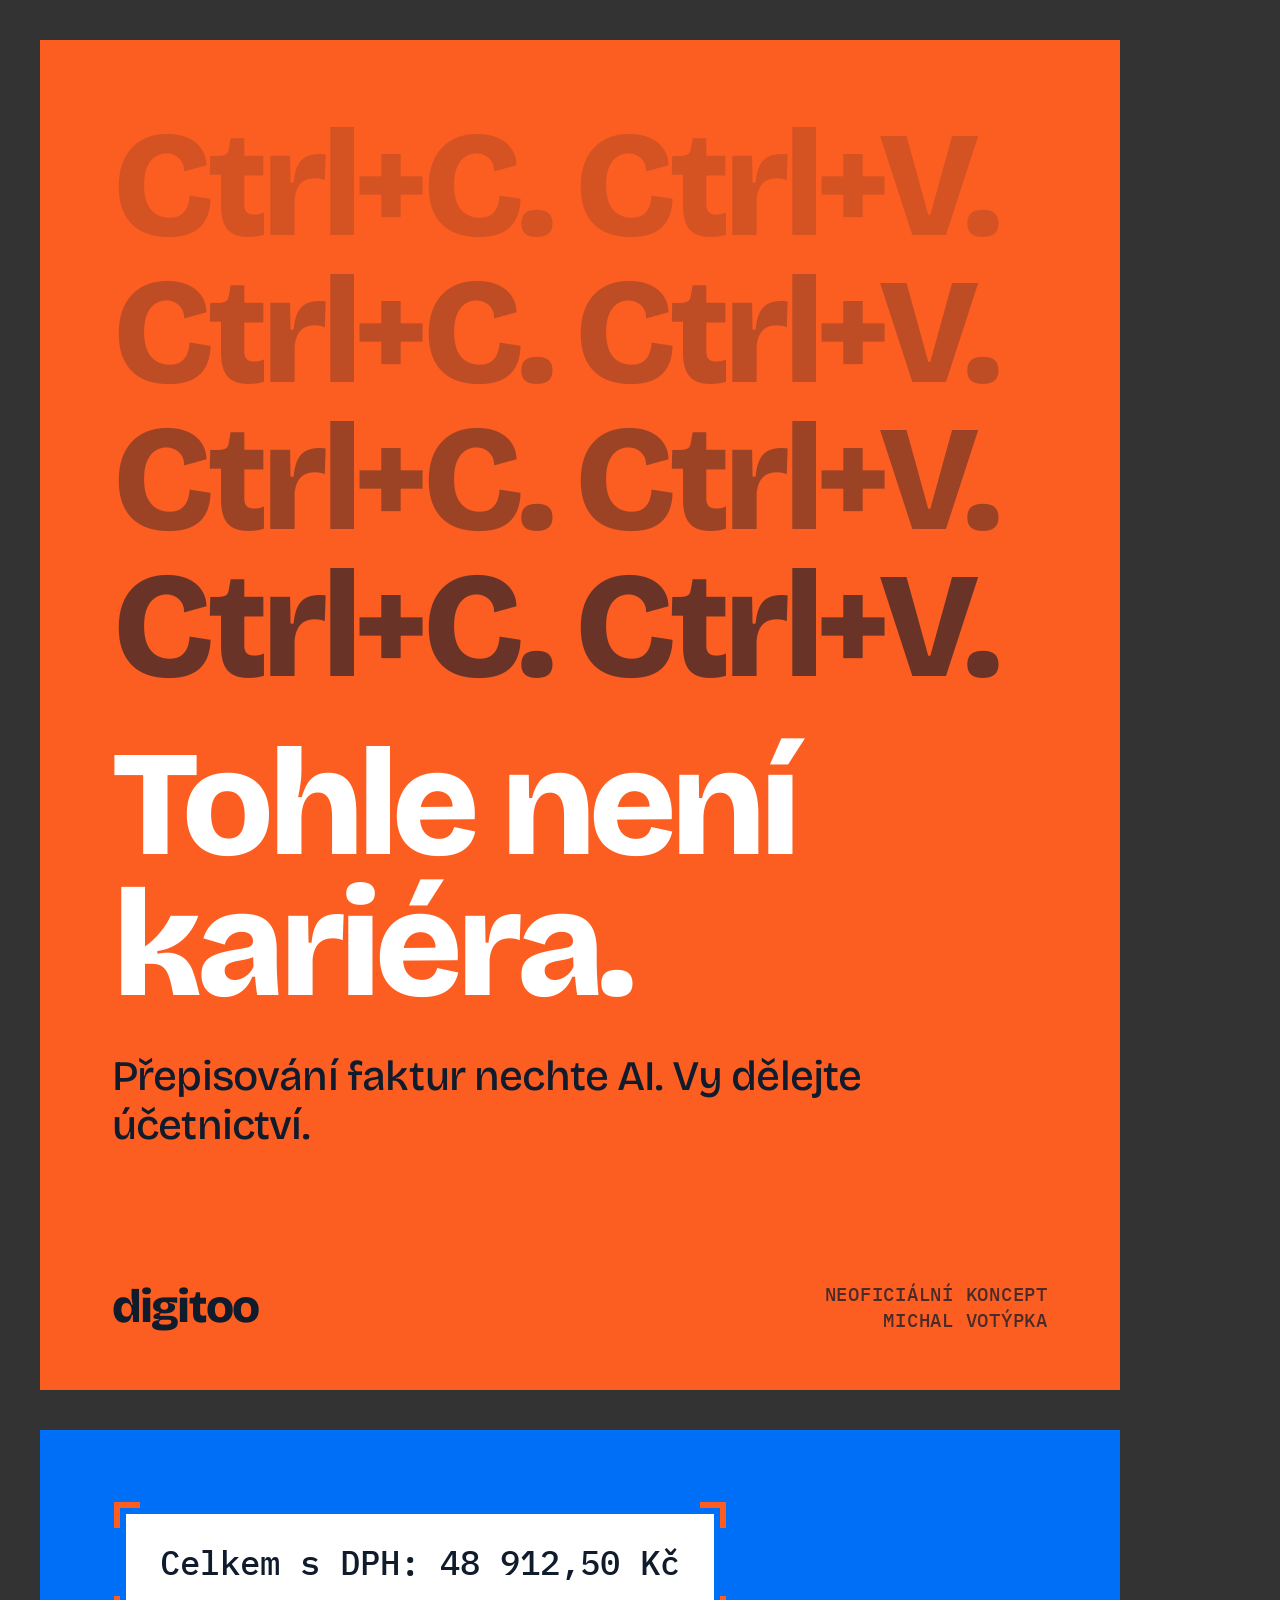
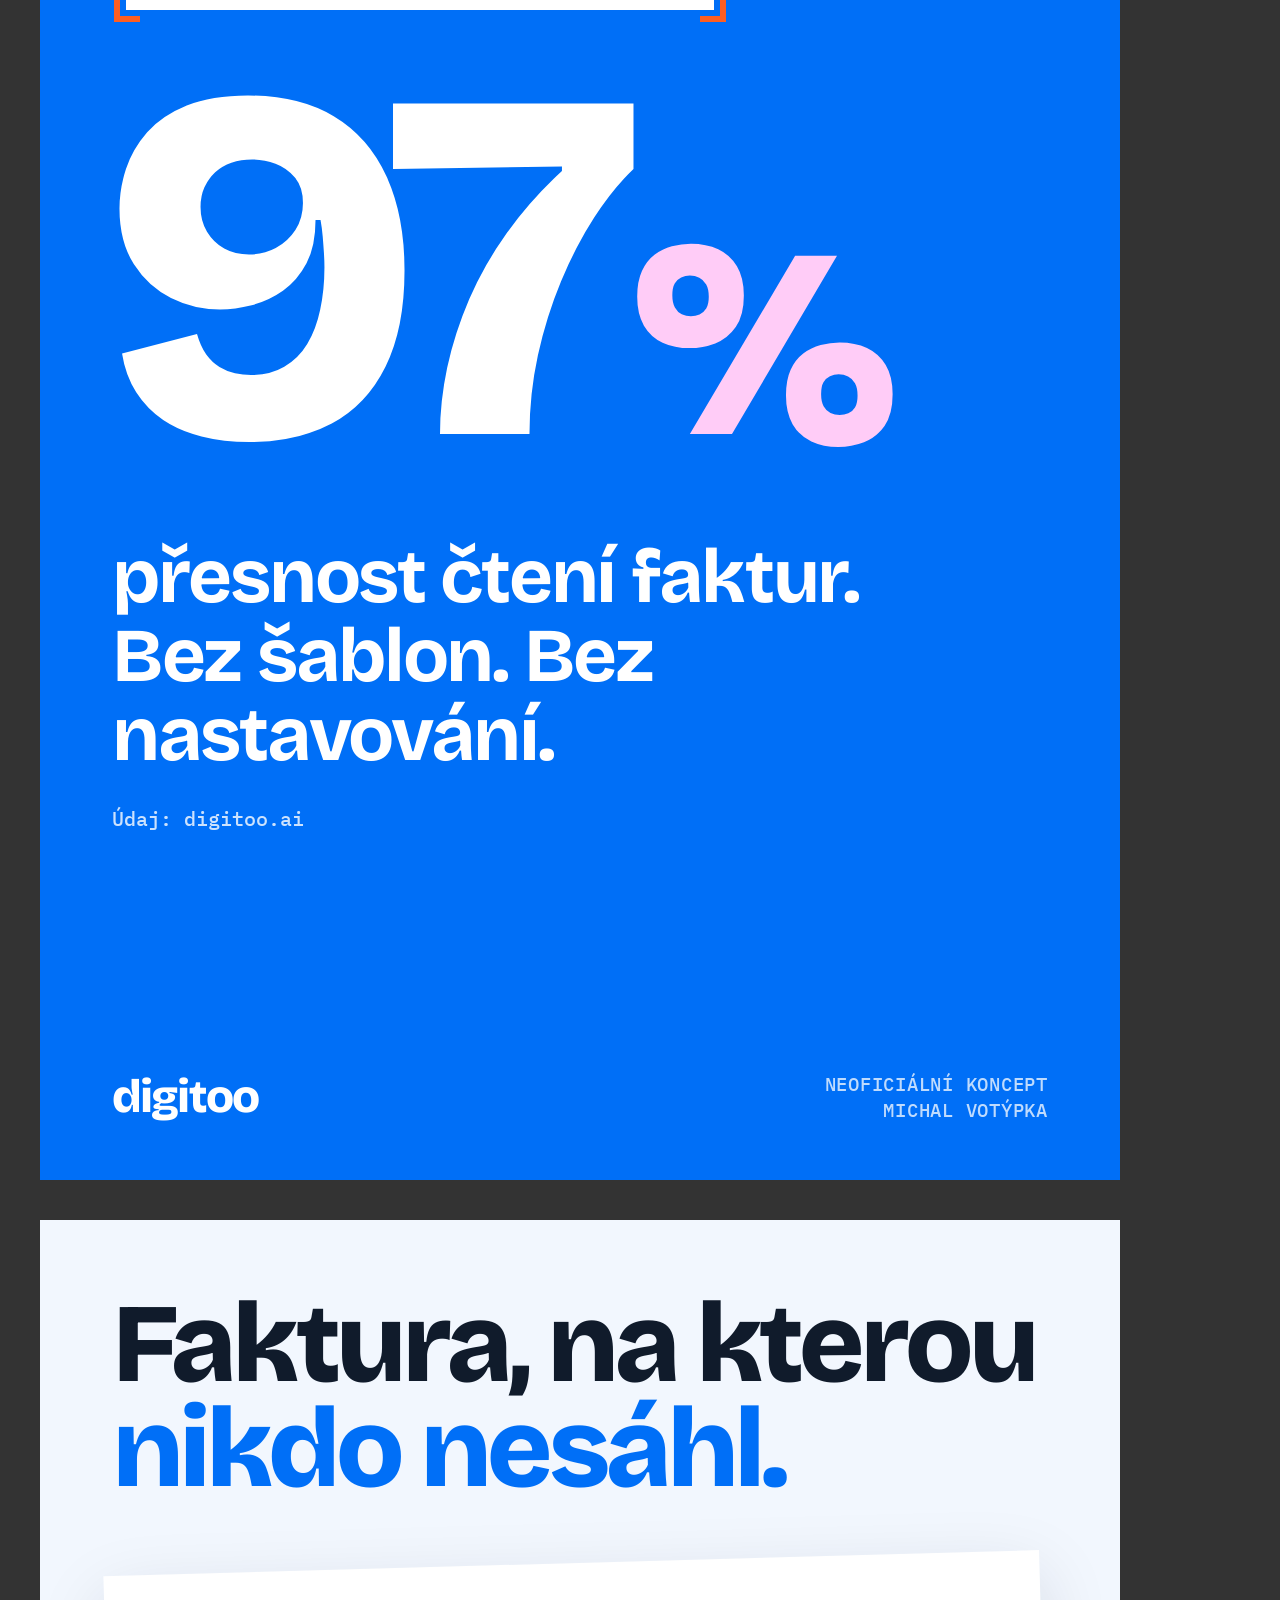
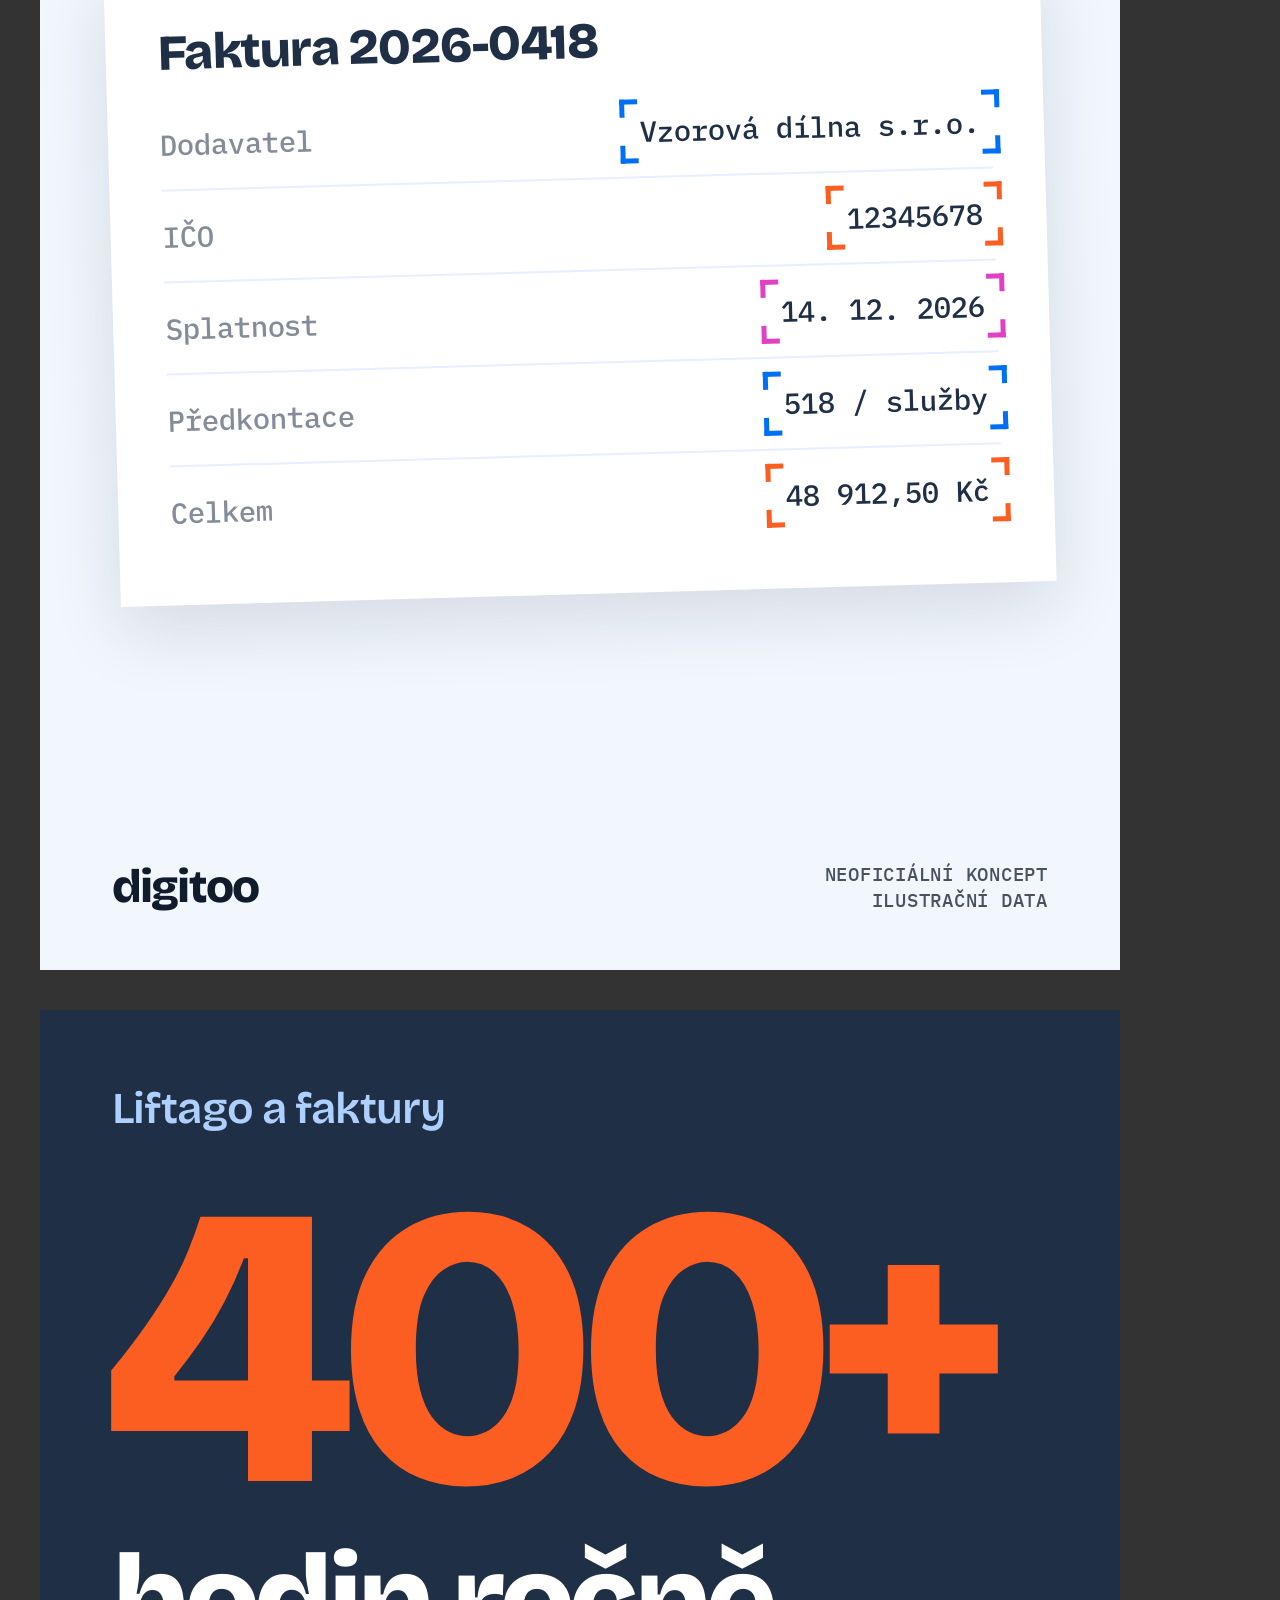
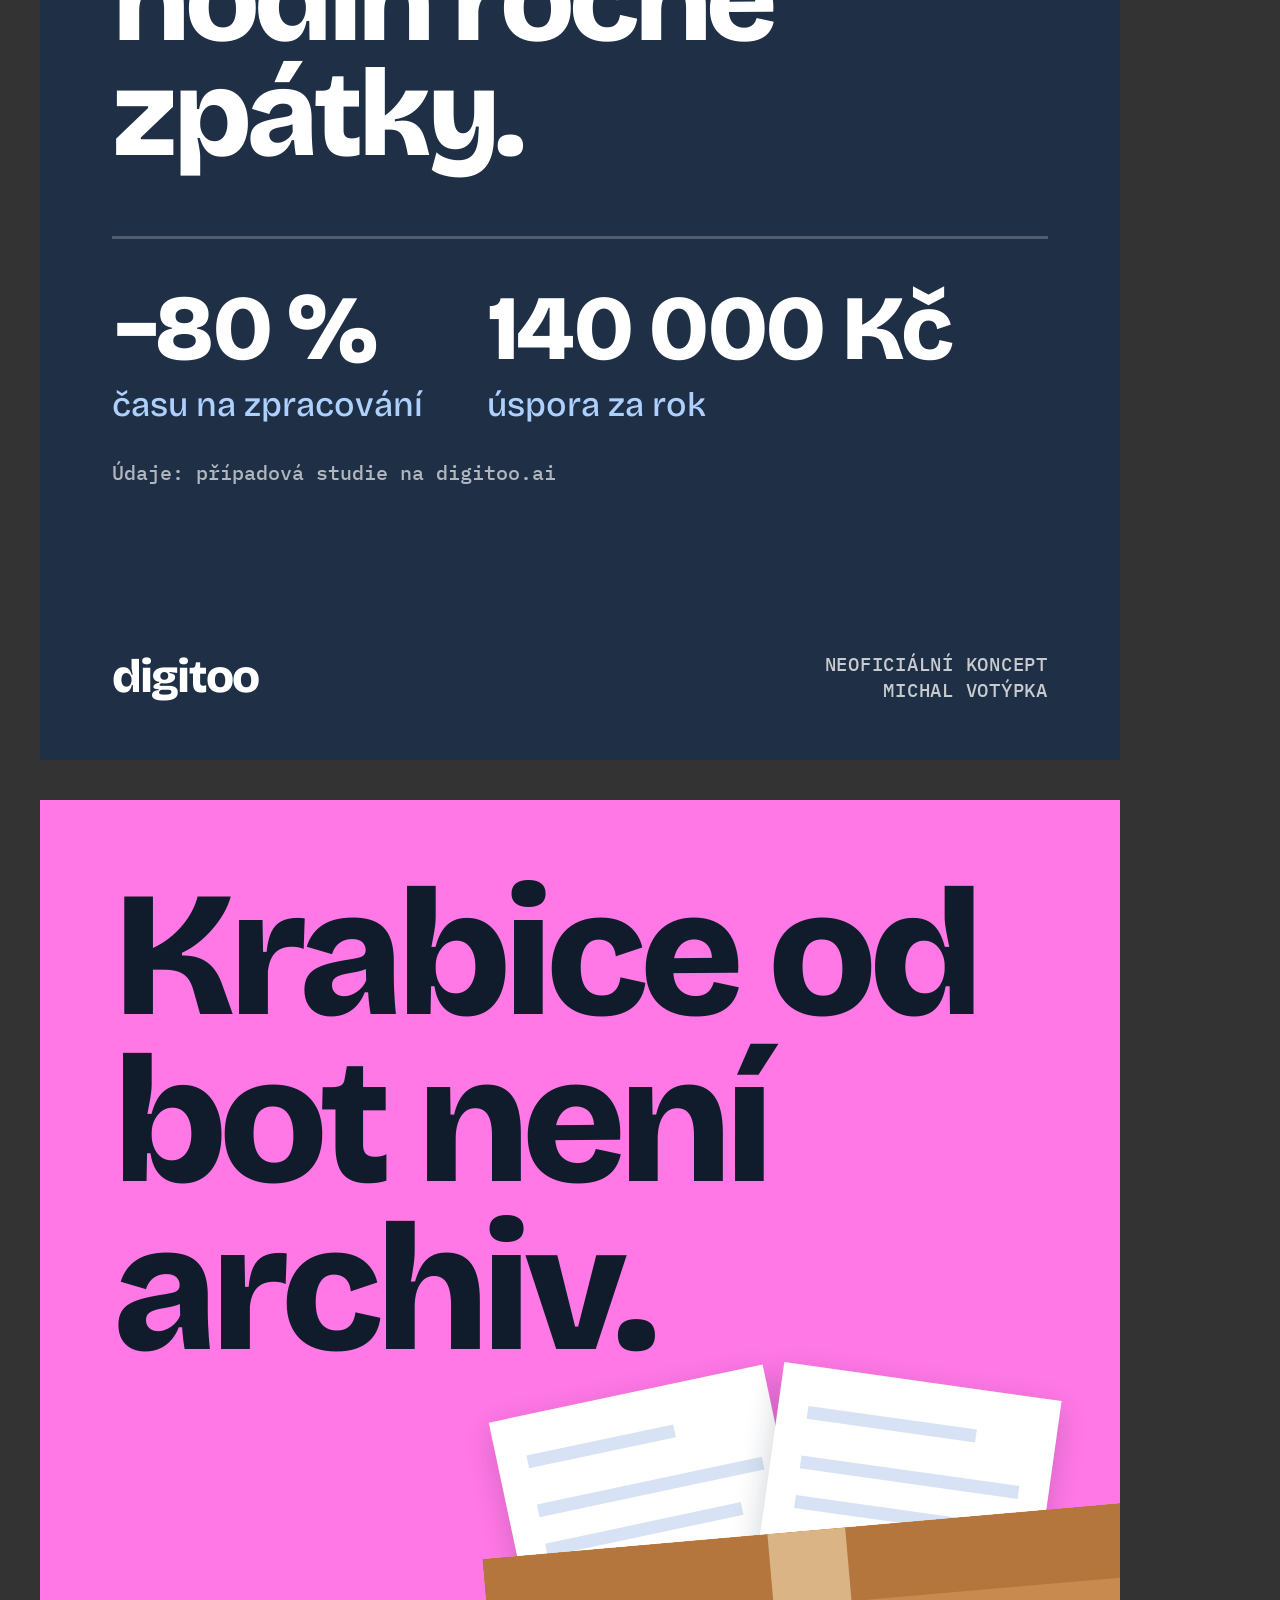
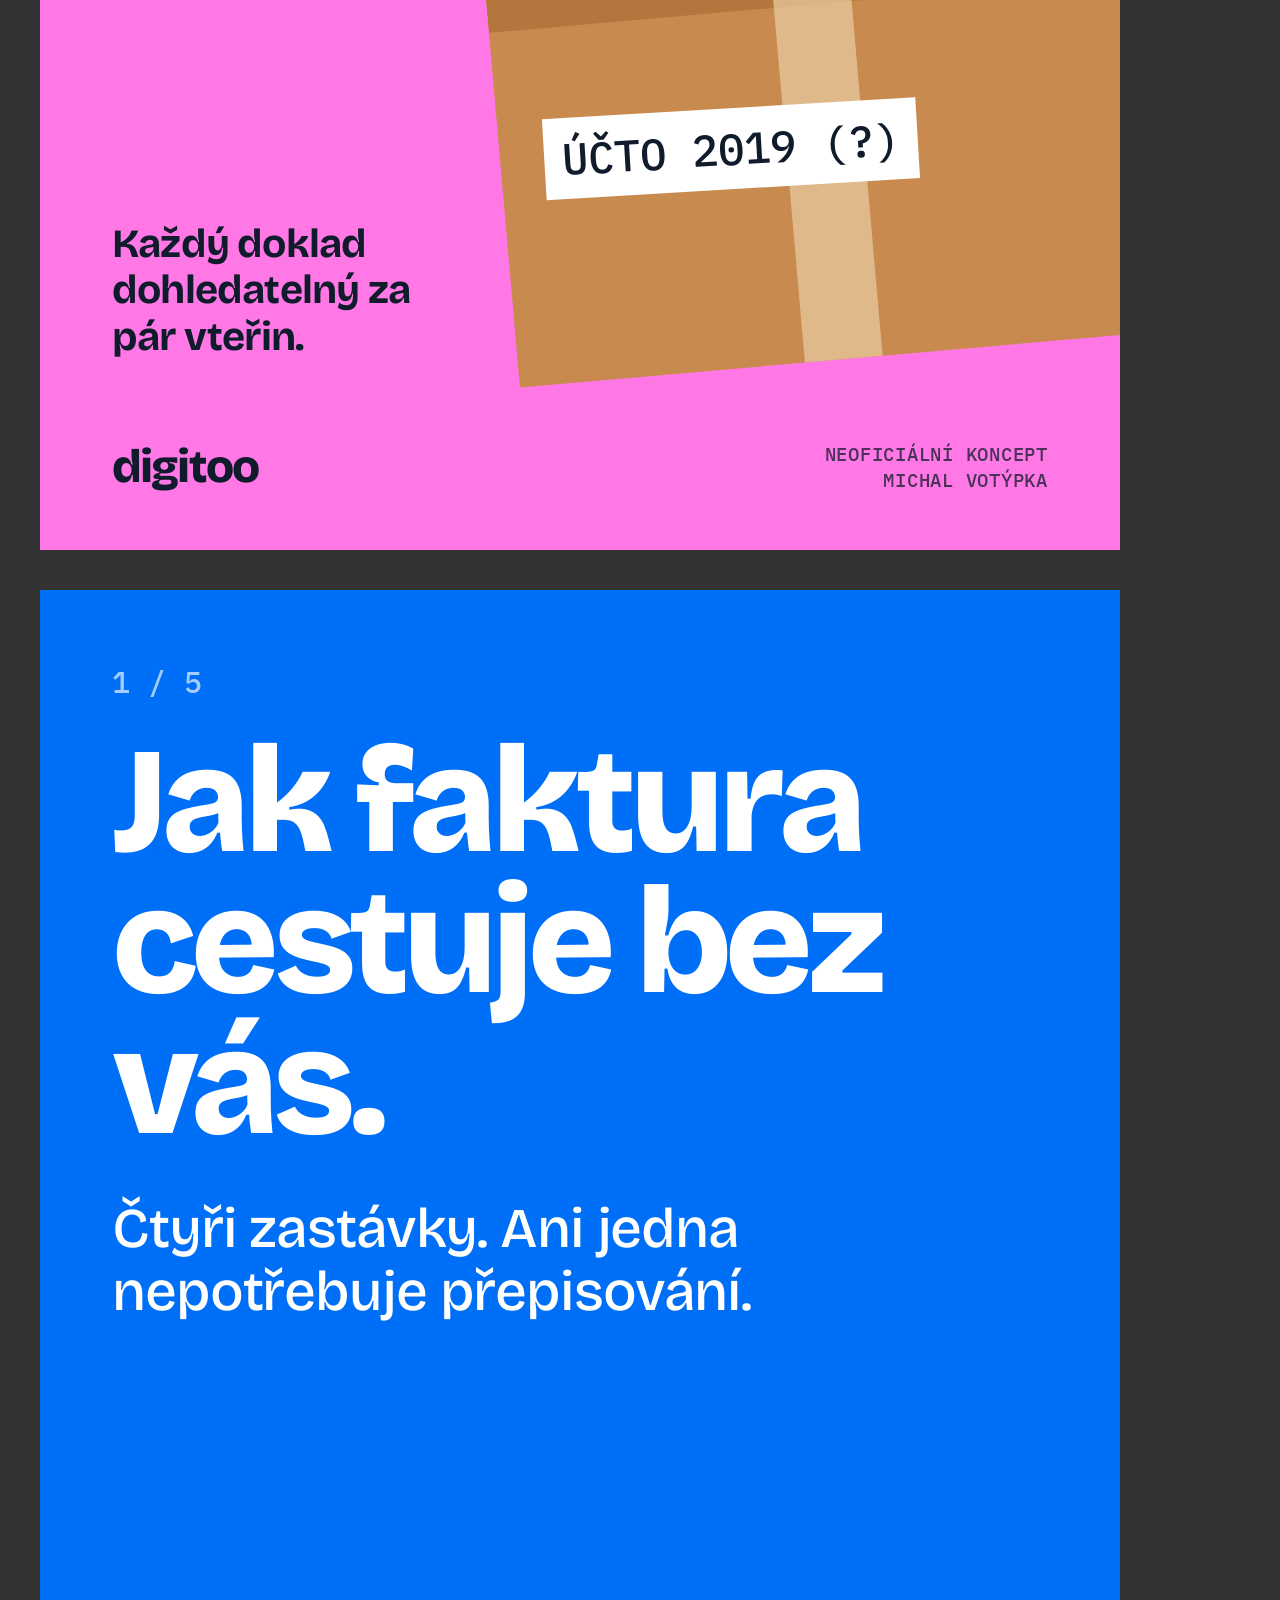
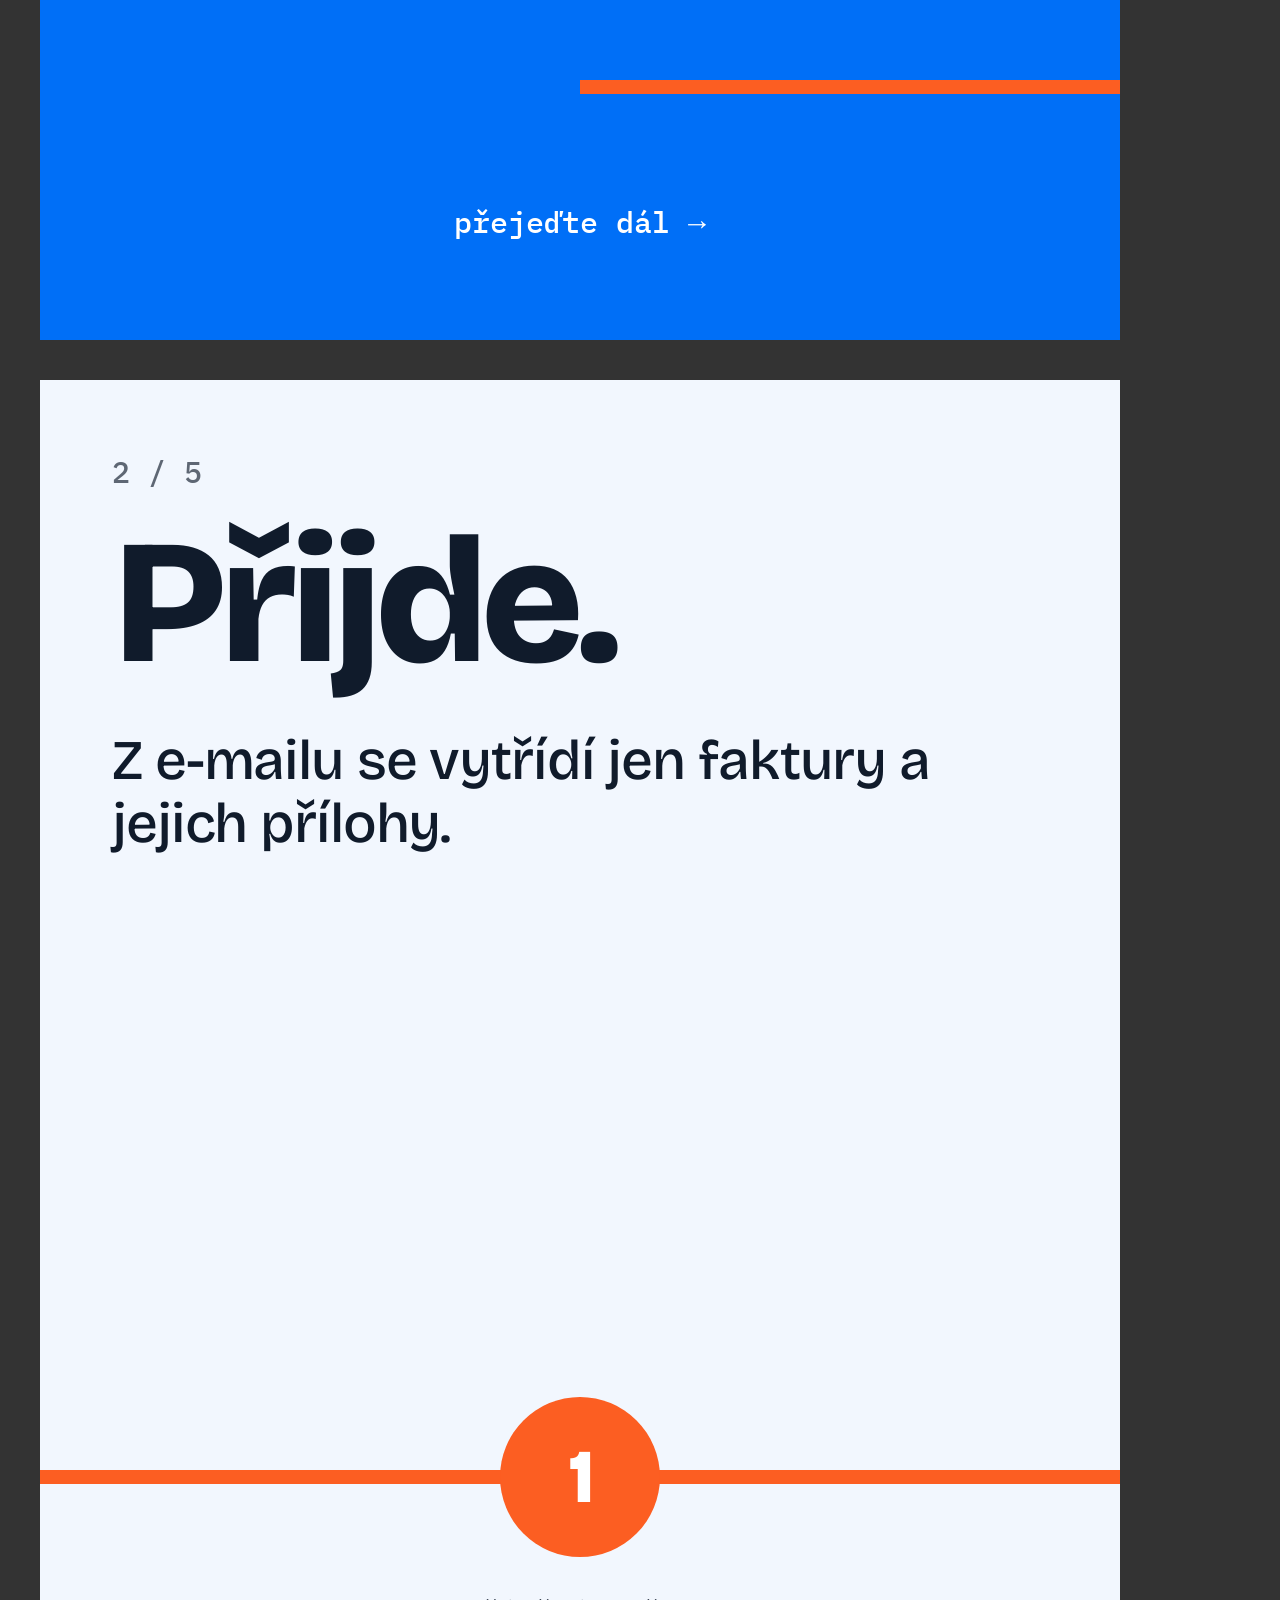
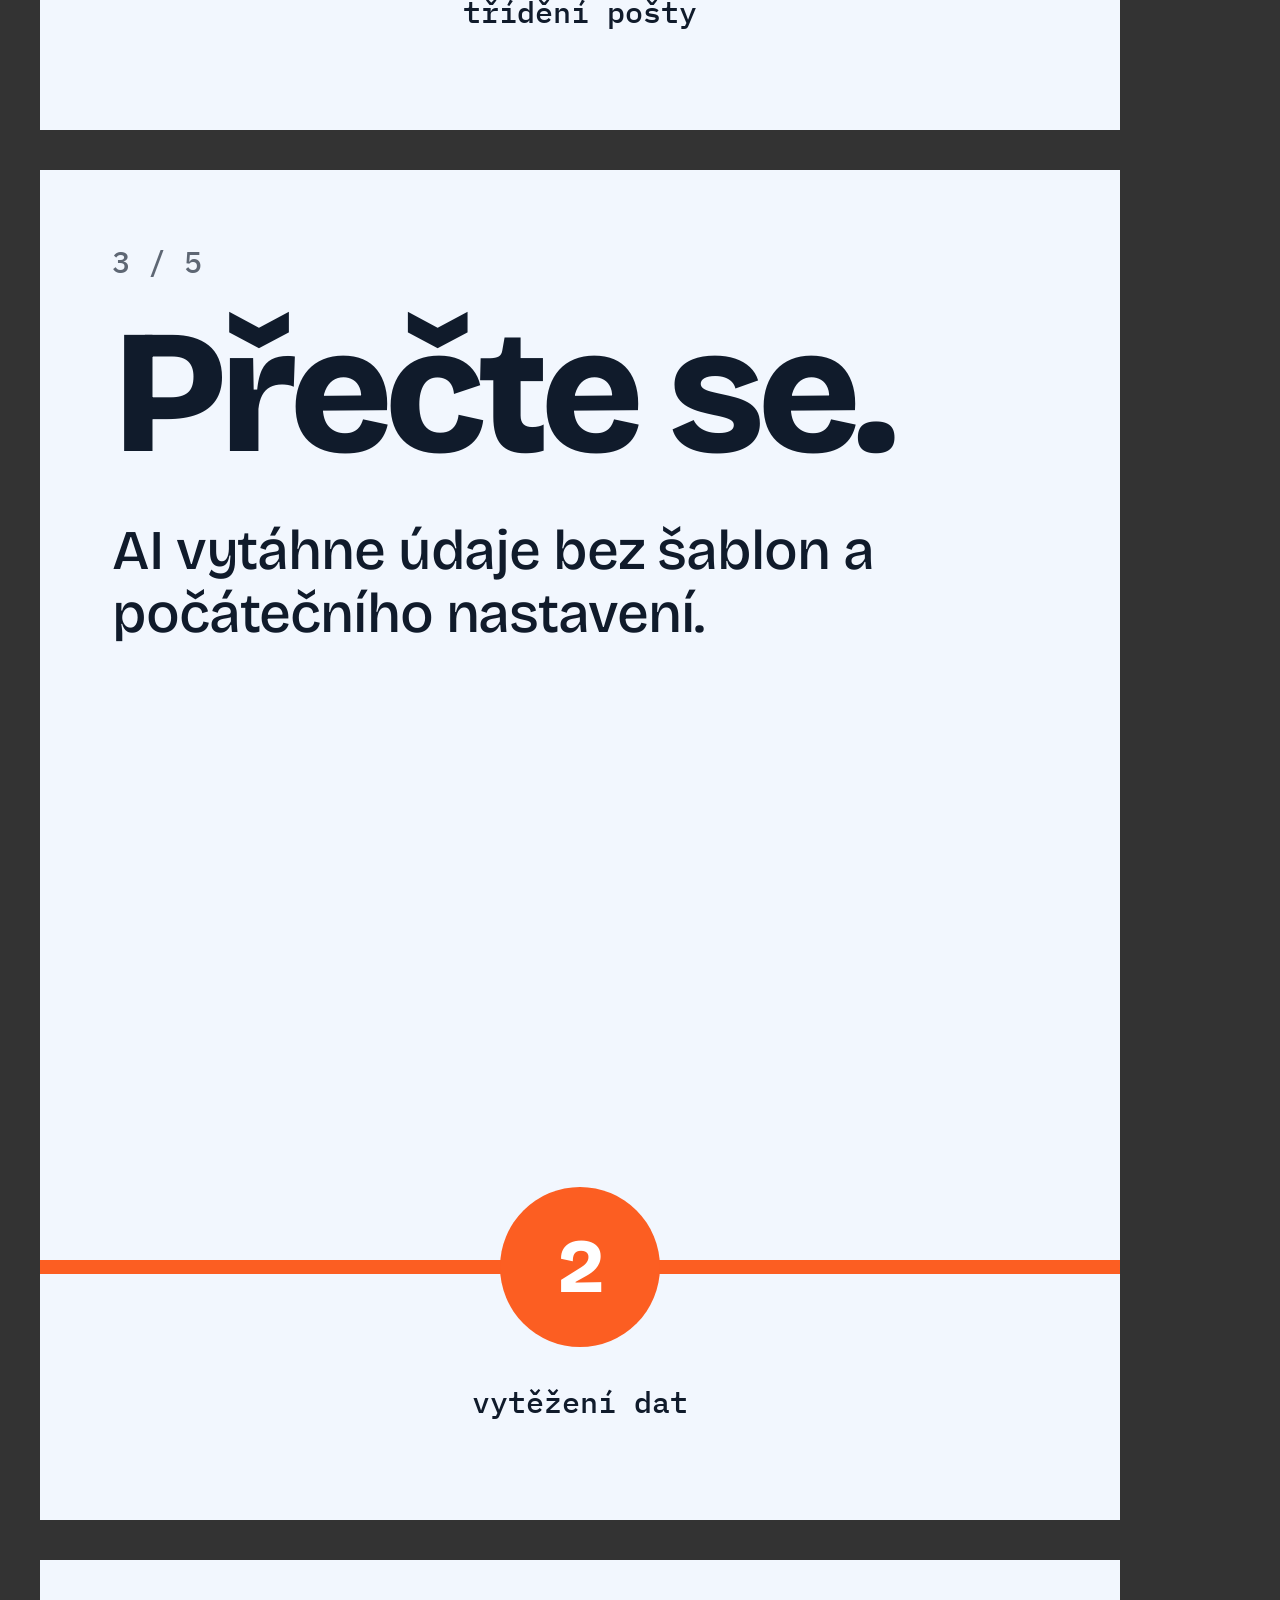
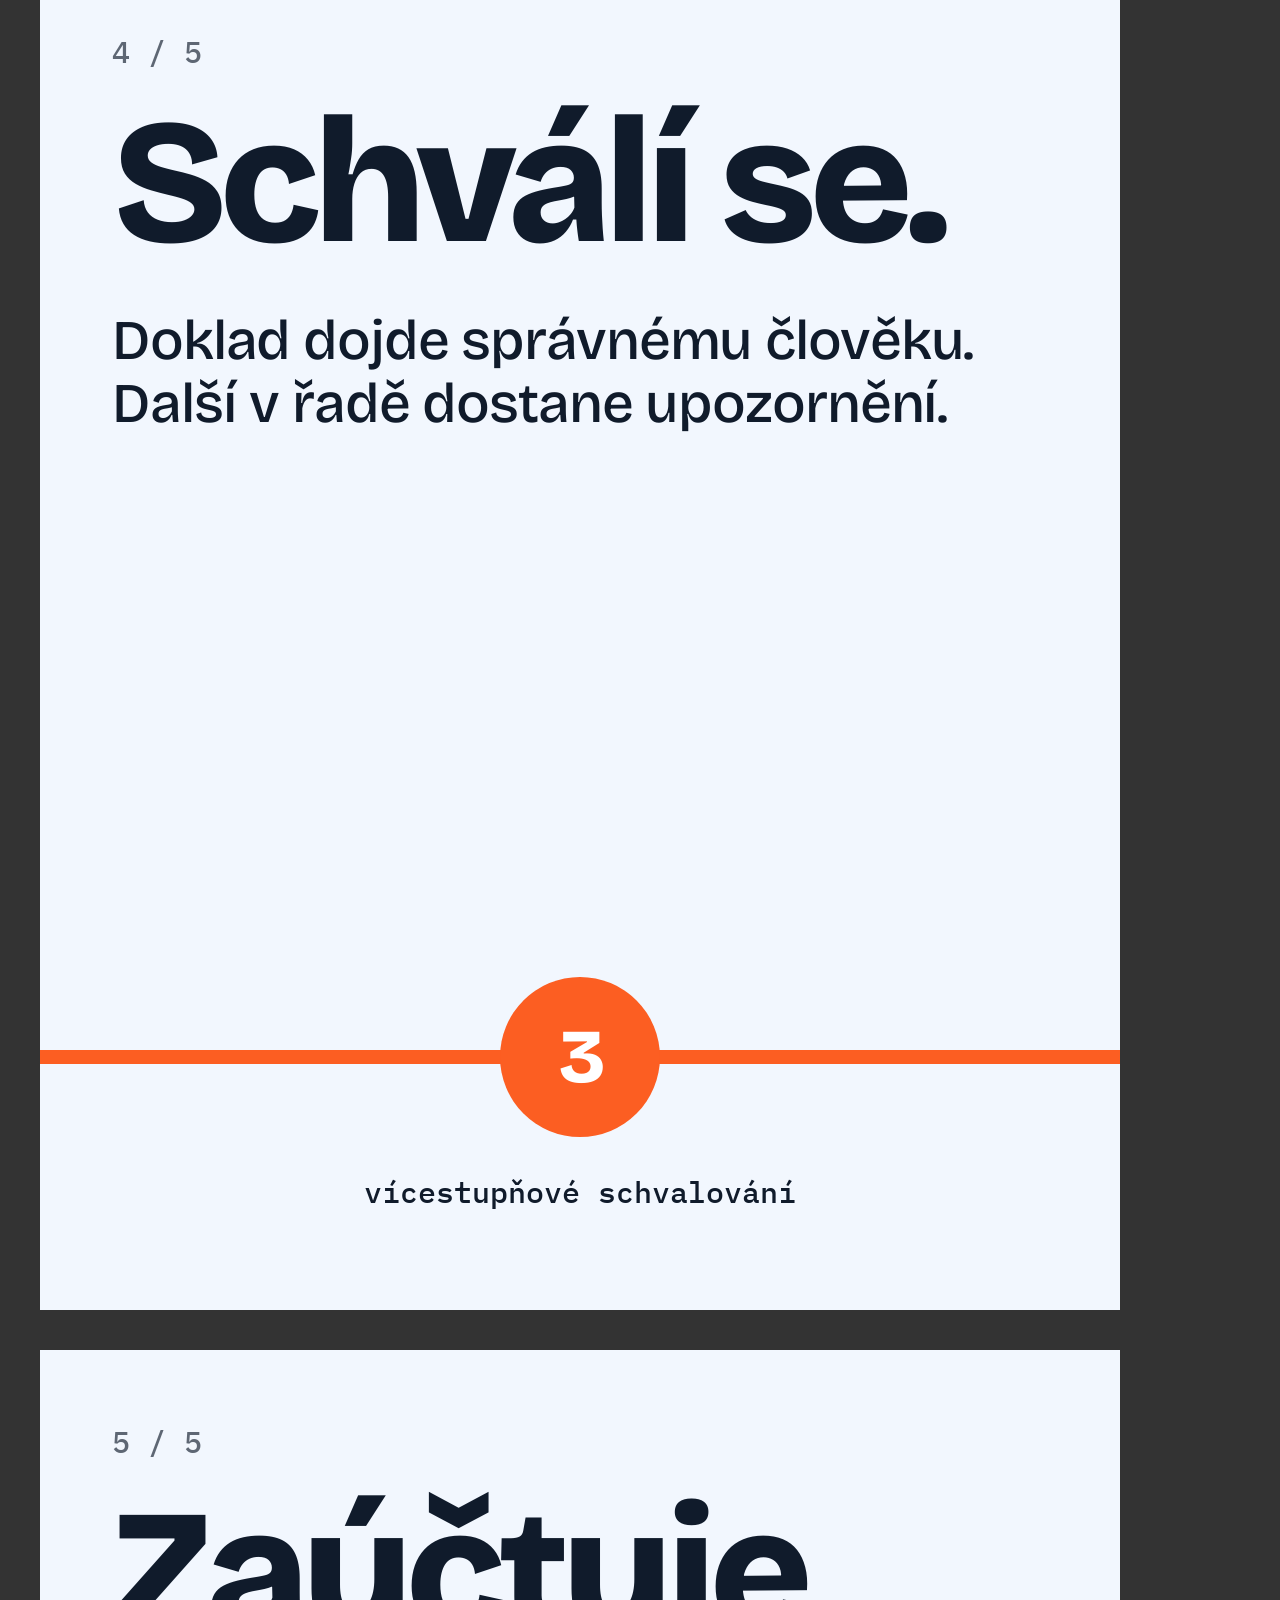
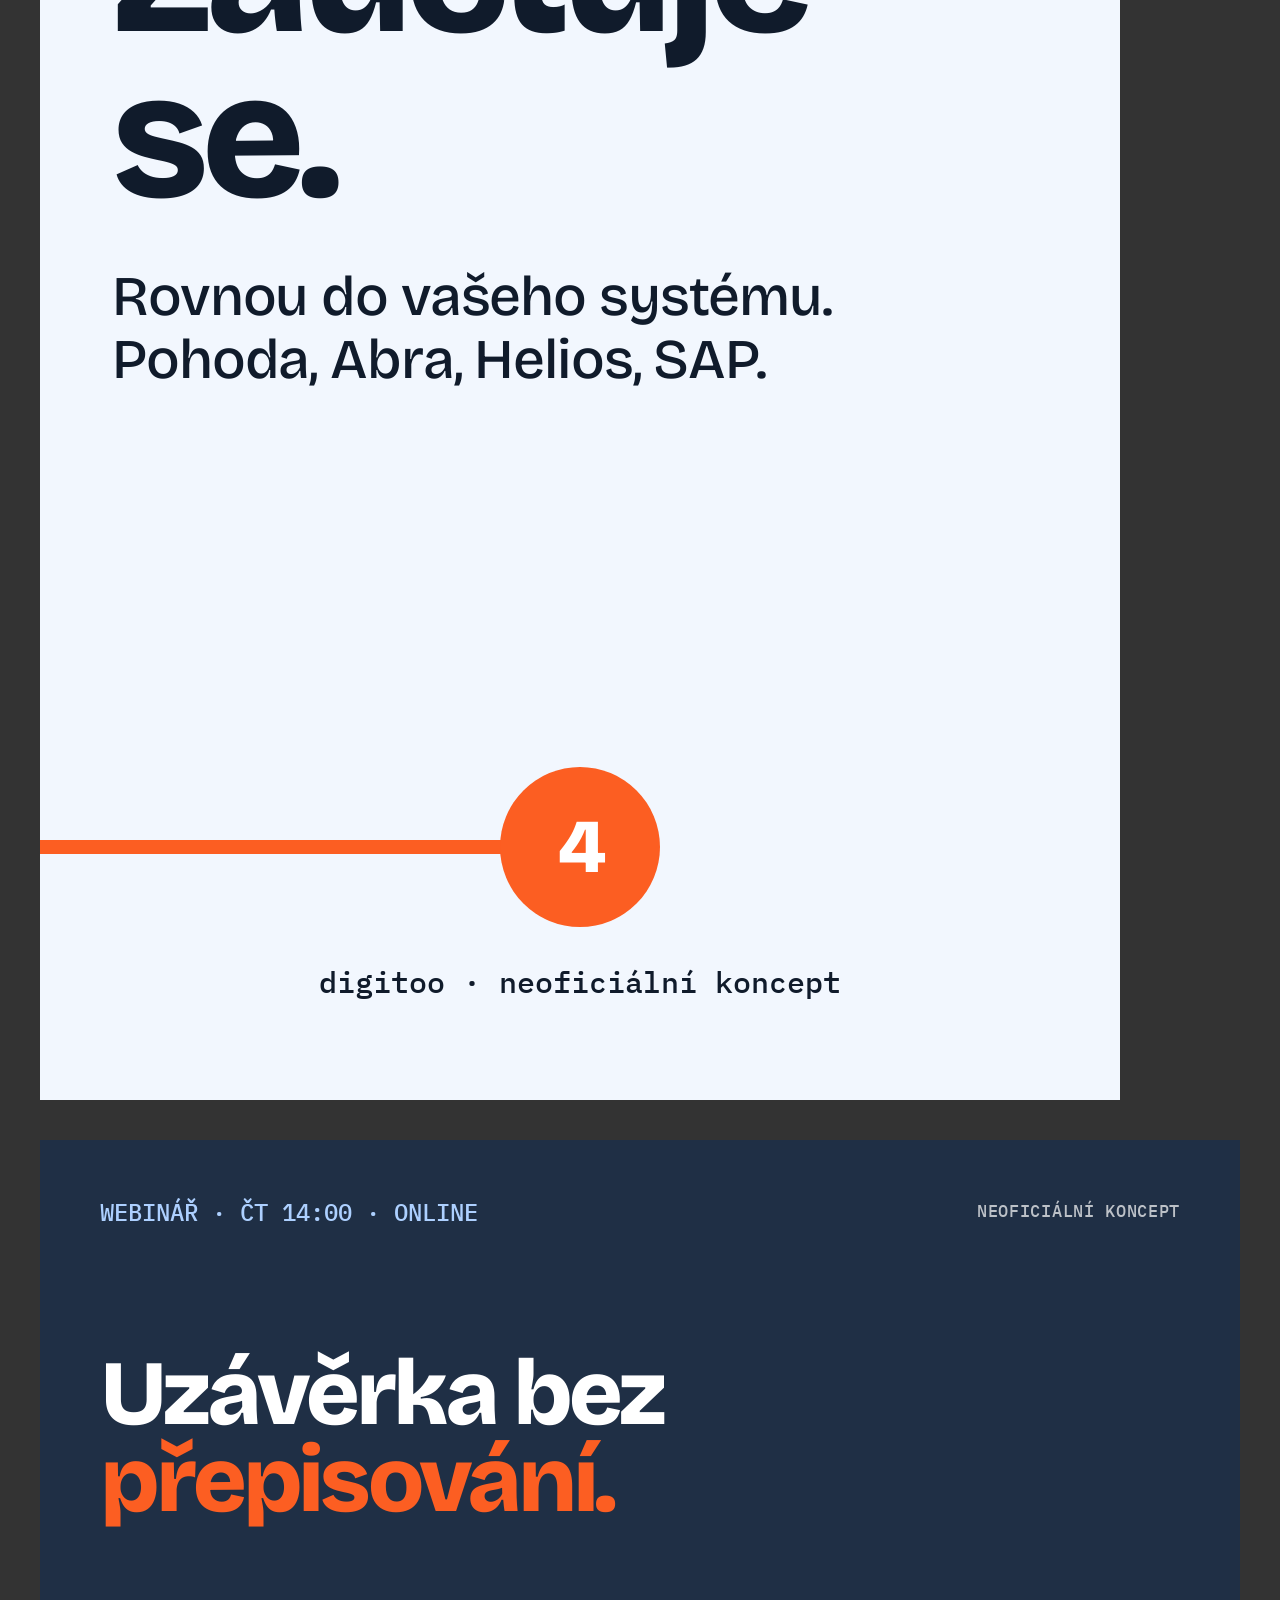
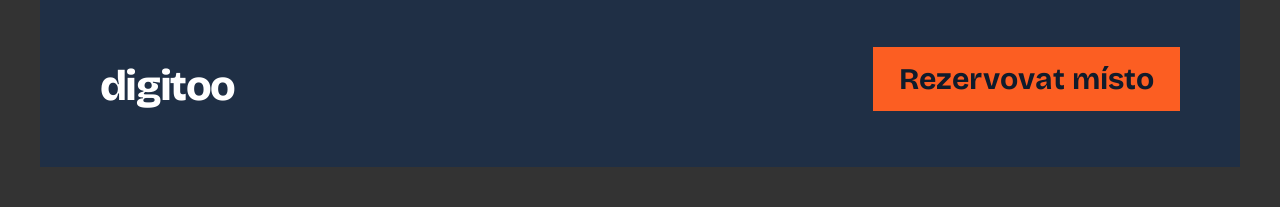
==== concept/social.html @ 51f4b4b9 "feat: add portfolio site and Digitoo spec concept Static Czech portfolio with an unofficial campaign" ====
<!doctype html><html lang="cs"><head><meta charset="utf-8"><title>Spec concept: social</title>
<link rel="stylesheet" href="brand.css">
<style>
body{background:#333;display:flex;flex-wrap:wrap;gap:40px;padding:40px}
.ab{width:1080px;height:1350px;position:relative;overflow:hidden;padding:72px;display:flex;flex-direction:column;flex:none}
.foot{position:absolute;left:72px;right:72px;bottom:56px;display:flex;justify-content:space-between;align-items:flex-end}
.foot .wordmark{font-size:46px}.foot .spec{font-size:19px;opacity:.75;text-align:right;line-height:1.4}
h2{font-weight:800;letter-spacing:-.045em;line-height:.94}
.sub{font-size:42px;line-height:1.16;font-weight:500;letter-spacing:-.02em}
#p1{background:var(--orange);color:var(--ink)}
#p1 .rows{font-weight:800;font-size:150px;letter-spacing:-.05em;line-height:.98;white-space:nowrap}
#p1 .rows div:nth-child(1){opacity:.16}#p1 .rows div:nth-child(2){opacity:.26}#p1 .rows div:nth-child(3){opacity:.4}#p1 .rows div:nth-child(4){opacity:.62}
#p1 h2{font-size:150px;color:#fff;margin-top:34px}
#p1 .sub{margin-top:36px;max-width:800px}
#p2{background:var(--blue);color:#fff}
#p2 .big{font-size:500px;font-weight:800;letter-spacing:-.07em;line-height:.9;margin:34px 0 0 -14px}
#p2 .big span{font-size:270px;color:var(--pink-soft)}
#p2 .sub{font-size:76px;font-weight:700;letter-spacing:-.03em;line-height:1.04;margin-top:44px}
#p2 .chip{align-self:flex-start;background:#fff;color:var(--ink);padding:26px 34px;font-family:var(--mono);font-weight:500;font-size:34px;--c:var(--orange);margin:12px 0 0 14px}
#p2 .src{font-family:var(--mono);font-weight:500;font-size:20px;margin-top:30px;opacity:.8}
#p3{background:var(--paper)}
#p3 h2{font-size:112px}#p3 h2 em{font-style:normal;color:var(--blue)}
.inv{background:#fff;margin-top:60px;padding:48px 52px;box-shadow:0 24px 70px rgba(16,27,43,.13);transform:rotate(-1.6deg);font-family:var(--mono);font-weight:500;font-size:29px;color:var(--navy)}
.inv .r{display:flex;justify-content:space-between;align-items:center;padding:21px 0;border-bottom:2px solid #E6EEFF}.inv .r:last-child{border:0}
.inv .l{opacity:.55}.inv .v{padding:5px 12px}
.inv .hd{font-family:var(--display);font-weight:800;font-size:50px;letter-spacing:-.03em;margin-bottom:16px}
#p3 .v.scan{--s:18px;--w:5px}#p3 .v.b{--c:var(--blue)}#p3 .v.p{--c:#E23FC4}
#p4{background:var(--navy);color:#fff}
#p4 .k{font-size:44px;font-weight:600;letter-spacing:-.02em;color:var(--sky)}
#p4 .big{font-size:400px;font-weight:800;letter-spacing:-.07em;line-height:.92;color:var(--orange);margin:30px 0 0 -10px}
#p4 h2{font-size:122px;margin-top:10px}
#p4 .stats{display:flex;gap:64px;margin-top:64px;border-top:3px solid rgba(255,255,255,.22);padding-top:34px}
#p4 .stats b{display:block;font-size:92px;letter-spacing:-.04em;font-weight:800}#p4 .stats span{font-size:34px;color:var(--sky);font-weight:500}
#p4 .src{font-family:var(--mono);font-weight:500;font-size:20px;margin-top:34px;opacity:.65}
#p5{background:var(--pink);color:var(--ink)}
#p5 h2{font-size:178px}
.box{position:absolute;right:-30px;bottom:190px;width:650px;height:430px;background:#C98A4F;transform:rotate(-5deg);box-shadow:inset 0 74px 0 #B5763D}
.box::before{content:"";position:absolute;left:44%;top:0;width:12%;height:100%;background:#E7C89E;opacity:.75}
.box::after{content:"ÚČTO 2019 (?)";position:absolute;left:44px;top:170px;font-family:var(--mono);font-weight:500;font-size:44px;color:var(--ink);background:#fff;padding:12px 18px;transform:rotate(1.6deg)}
.sheet{position:absolute;width:280px;height:330px;background:#fff;box-shadow:0 10px 30px rgba(16,27,43,.2)}
.sheet i{position:absolute;left:30px;height:13px;background:#D7E3F4}
#p5 .sub{position:absolute;left:72px;bottom:190px;width:330px;font-weight:700;font-size:40px}
.c{background:var(--paper)}
.c.dark{background:var(--blue);color:#fff}
.c .n{font-family:var(--mono);font-weight:500;font-size:30px;opacity:.65}
.c h2{font-size:176px;margin-top:30px}
.c .sub{font-size:56px;margin-top:44px;max-width:900px;line-height:1.12}
.c .rail{position:absolute;left:0;right:0;top:1090px;height:14px;background:var(--orange)}
.c.first .rail{left:540px}.c.last .rail{right:540px}
.c .dot{position:absolute;left:460px;top:1017px;width:160px;height:160px;border-radius:50%;background:var(--orange);display:grid;place-items:center;color:#fff;font-weight:800;font-size:76px;letter-spacing:-.04em}
.c .cap{position:absolute;left:72px;right:72px;top:1212px;text-align:center;font-family:var(--mono);font-weight:500;font-size:30px;line-height:1.35}
.bn{width:1200px;height:627px;position:relative;overflow:hidden;background:var(--navy);color:#fff;padding:56px 60px;display:flex;flex-direction:column;justify-content:space-between;flex:none}
.bn h2{font-size:92px;max-width:900px}.bn h2 em{font-style:normal;color:var(--orange)}
.bn .row{display:flex;justify-content:space-between;align-items:flex-end}
.bn .k{font-family:var(--mono);font-weight:500;font-size:24px;color:var(--sky)}
.bn .wordmark{font-size:42px}.bn .spec{font-size:17px;opacity:.7}
.bn .pill{background:var(--orange);color:var(--ink);font-weight:700;font-size:30px;padding:14px 26px}
</style></head><body>

<section class="ab" id="p1">
 <div class="rows"><div>Ctrl+C. Ctrl+V.</div><div>Ctrl+C. Ctrl+V.</div><div>Ctrl+C. Ctrl+V.</div><div>Ctrl+C. Ctrl+V.</div></div>
 <h2>Tohle není kariéra.</h2>
 <p class="sub">Přepisování faktur nechte AI. Vy dělejte účetnictví.</p>
 <div class="foot"><span class="wordmark">digitoo</span><span class="spec">neoficiální koncept<br>Michal Votýpka</span></div>
</section>

<section class="ab" id="p2">
 <div class="chip scan">Celkem s DPH: 48 912,50 Kč</div>
 <div class="big">97<span> %</span></div>
 <p class="sub">přesnost čtení faktur.<br>Bez šablon. Bez nastavování.</p>
 <p class="src">Údaj: digitoo.ai</p>
 <div class="foot"><span class="wordmark">digitoo</span><span class="spec">neoficiální koncept<br>Michal Votýpka</span></div>
</section>

<section class="ab" id="p3">
 <h2>Faktura, na kterou <em>nikdo nesáhl.</em></h2>
 <div class="inv">
  <div class="hd">Faktura 2026-0418</div>
  <div class="r"><span class="l">Dodavatel</span><span class="v scan b">Vzorová dílna s.r.o.</span></div>
  <div class="r"><span class="l">IČO</span><span class="v scan">12345678</span></div>
  <div class="r"><span class="l">Splatnost</span><span class="v scan p">14. 12. 2026</span></div>
  <div class="r"><span class="l">Předkontace</span><span class="v scan b">518 / služby</span></div>
  <div class="r"><span class="l">Celkem</span><span class="v scan">48 912,50 Kč</span></div>
 </div>
 <div class="foot"><span class="wordmark">digitoo</span><span class="spec">neoficiální koncept<br>ilustrační data</span></div>
</section>

<section class="ab" id="p4">
 <div class="k">Liftago a faktury</div>
 <div class="big">400+</div>
 <h2>hodin ročně zpátky.</h2>
 <div class="stats"><div><b>−80 %</b><span>času na zpracování</span></div><div><b>140 000 Kč</b><span>úspora za rok</span></div></div>
 <p class="src">Údaje: případová studie na digitoo.ai</p>
 <div class="foot"><span class="wordmark">digitoo</span><span class="spec">neoficiální koncept<br>Michal Votýpka</span></div>
</section>

<section class="ab" id="p5">
 <h2>Krabice od bot není archiv.</h2>
 <div class="sheet" style="right:320px;bottom:430px;transform:rotate(-12deg)"><i style="top:40px;width:150px"></i><i style="top:90px;width:230px"></i><i style="top:130px;width:200px"></i></div>
 <div class="sheet" style="right:80px;bottom:440px;transform:rotate(8deg)"><i style="top:40px;width:170px"></i><i style="top:90px;width:220px"></i><i style="top:130px;width:190px"></i></div>
 <div class="box"></div>
 <p class="sub">Každý doklad dohledatelný za pár vteřin.</p>
 <div class="foot"><span class="wordmark">digitoo</span><span class="spec">neoficiální koncept<br>Michal Votýpka</span></div>
</section>

<section class="ab c dark first" id="c1"><span class="n">1 / 5</span><h2 style="font-size:150px">Jak faktura cestuje bez vás.</h2><p class="sub">Čtyři zastávky. Ani jedna nepotřebuje přepisování.</p><div class="rail"></div><div class="cap" style="color:#fff">přejeďte dál →</div></section>
<section class="ab c" id="c2"><span class="n">2 / 5</span><h2>Přijde.</h2><p class="sub">Z e-mailu se vytřídí jen faktury a jejich přílohy.</p><div class="rail"></div><div class="dot">1</div><div class="cap">třídění pošty</div></section>
<section class="ab c" id="c3"><span class="n">3 / 5</span><h2>Přečte se.</h2><p class="sub">AI vytáhne údaje bez šablon a počátečního nastavení.</p><div class="rail"></div><div class="dot">2</div><div class="cap">vytěžení dat</div></section>
<section class="ab c" id="c4"><span class="n">4 / 5</span><h2>Schválí se.</h2><p class="sub">Doklad dojde správnému člověku. Další v řadě dostane upozornění.</p><div class="rail"></div><div class="dot">3</div><div class="cap">vícestupňové schvalování</div></section>
<section class="ab c last" id="c5"><span class="n">5 / 5</span><h2>Zaúčtuje se.</h2><p class="sub">Rovnou do vašeho systému. Pohoda, Abra, Helios, SAP.</p><div class="rail"></div><div class="dot">4</div><div class="cap">digitoo · neoficiální koncept</div></section>

<section class="bn" id="b1"><div class="k">WEBINÁŘ · ČT 14:00 · ONLINE</div><h2>Uzávěrka bez <em>přepisování.</em></h2><div class="row"><span class="wordmark">digitoo</span><span class="pill">Rezervovat místo</span></div><div class="spec" style="position:absolute;right:60px;top:60px">neoficiální koncept</div></section>
</body></html>
---- concept/brand.css ----
/* Spec concept design tokens. Palette sampled from the public digitoo.ai site. */
@font-face{font-family:Bricolage;src:url(../assets/fonts/bricolage-grotesque-latin-ext-wght-normal.woff2) format("woff2");font-weight:200 800;unicode-range:U+0100-02BA,U+1E00-1E9F,U+2020,U+20A0-20C0,U+2113,U+2C60-2C7F,U+A720-A7FF}
@font-face{font-family:Bricolage;src:url(../assets/fonts/bricolage-grotesque-latin-wght-normal.woff2) format("woff2");font-weight:200 800;unicode-range:U+0000-00FF,U+0131,U+0152-0153,U+02BB-02DC,U+2000-206F,U+20AC,U+2122,U+2191,U+2193,U+2212,U+2215,U+FEFF,U+FFFD}
@font-face{font-family:Plex;src:url(../assets/fonts/ibm-plex-mono-latin-ext-500-normal.woff2) format("woff2");font-weight:500;unicode-range:U+0100-02BA,U+1E00-1E9F,U+20A0-20C0}
@font-face{font-family:Plex;src:url(../assets/fonts/ibm-plex-mono-latin-500-normal.woff2) format("woff2");font-weight:500;unicode-range:U+0000-00FF,U+2000-206F,U+20AC,U+2192,U+2212}
:root{--orange:#FC5E22;--blue:#006FF7;--pink:#FF78E6;--pink-soft:#FFCCF7;--navy:#1F2F45;--ink:#101B2B;--sky:#ADD0FF;--paper:#F2F7FE;--white:#fff;
--display:Bricolage,system-ui,sans-serif;--mono:Plex,ui-monospace,monospace}
*{box-sizing:border-box;margin:0;padding:0}
body{font-family:var(--display);color:var(--ink);-webkit-font-smoothing:antialiased}
.mono{font-family:var(--mono);font-weight:500}
.wordmark{font-weight:800;letter-spacing:-.04em}
.spec{font-family:var(--mono);font-weight:500;letter-spacing:.04em;text-transform:uppercase}
/* Scan frame: the campaign's one visual device, corner brackets the AI "locks" onto a field. */
.scan{position:relative;--c:var(--orange);--s:26px;--w:6px}
.scan::before{content:"";position:absolute;inset:calc(var(--s)*-.45);pointer-events:none;
background:
linear-gradient(var(--c) 0 0) 0 0/var(--s) var(--w),linear-gradient(var(--c) 0 0) 0 0/var(--w) var(--s),
linear-gradient(var(--c) 0 0) 100% 0/var(--s) var(--w),linear-gradient(var(--c) 0 0) 100% 0/var(--w) var(--s),
linear-gradient(var(--c) 0 0) 0 100%/var(--s) var(--w),linear-gradient(var(--c) 0 0) 0 100%/var(--w) var(--s),
linear-gradient(var(--c) 0 0) 100% 100%/var(--s) var(--w),linear-gradient(var(--c) 0 0) 100% 100%/var(--w) var(--s);background-repeat:no-repeat}
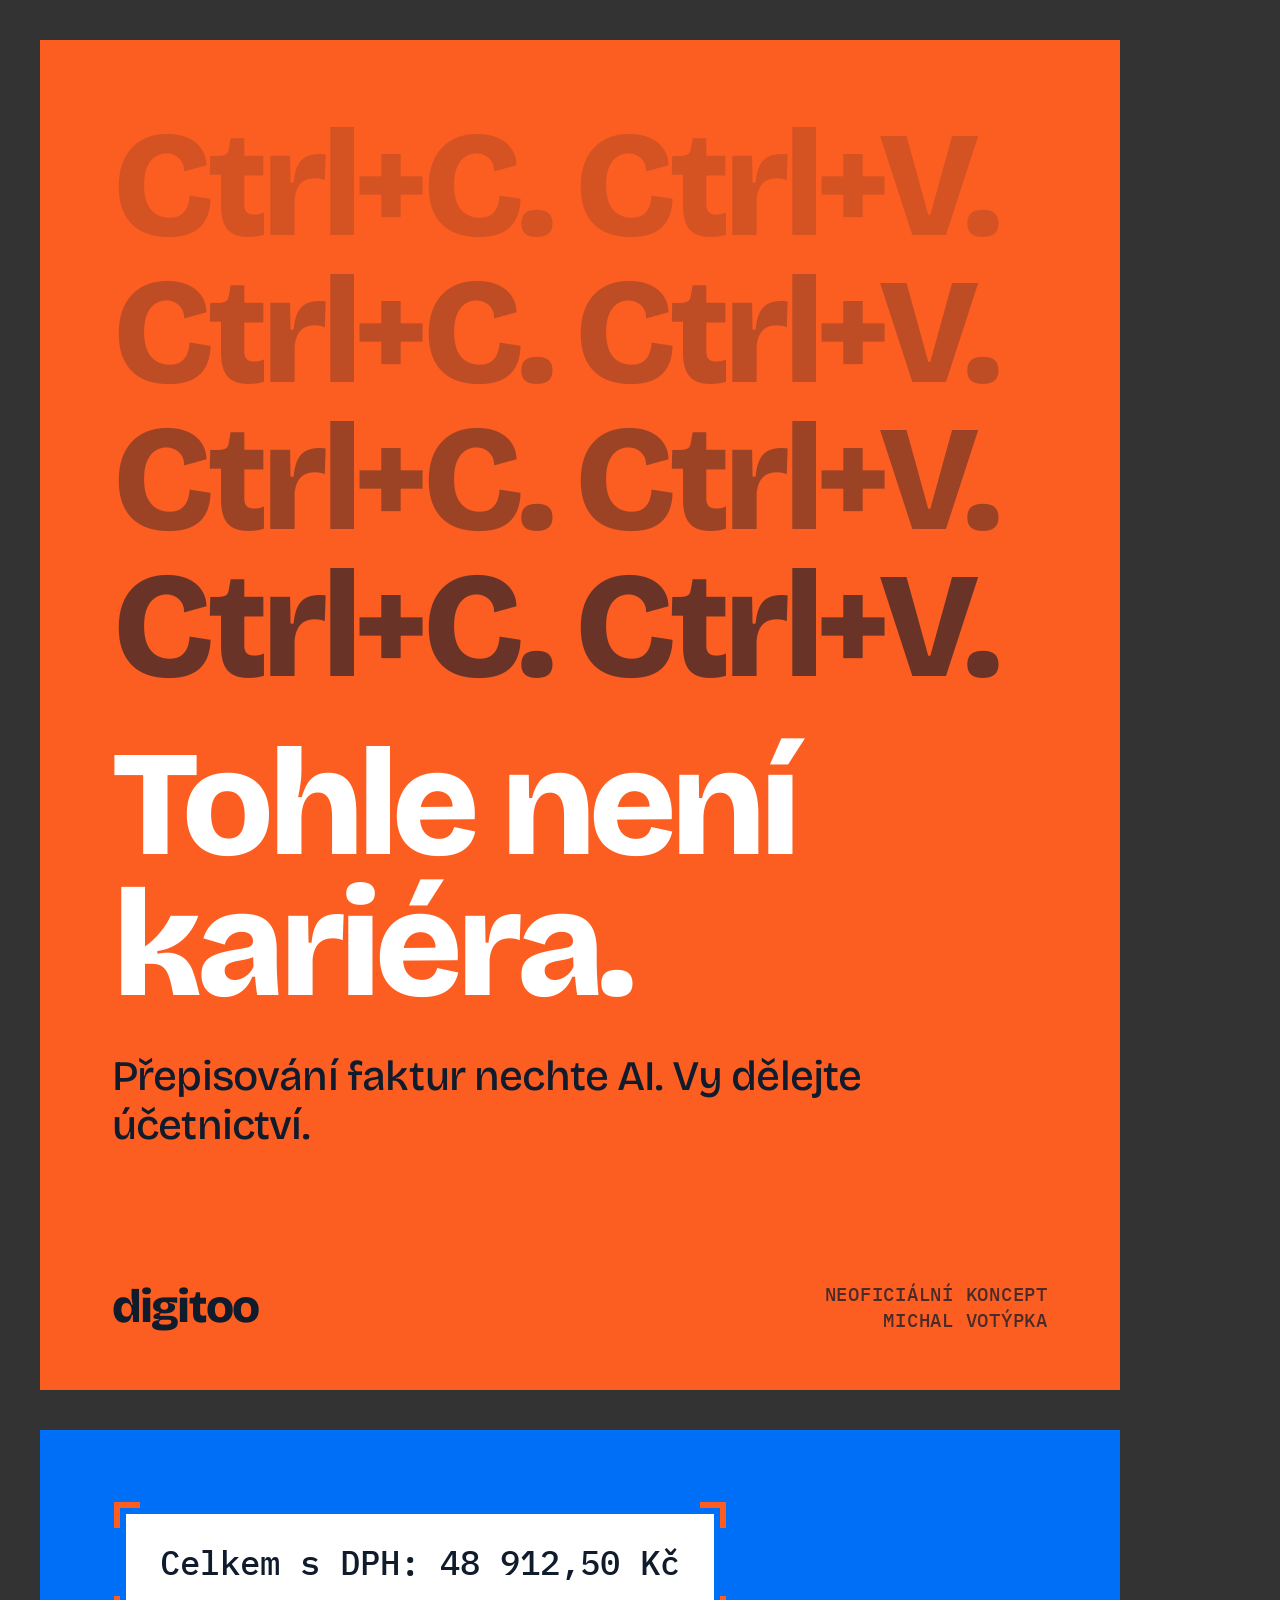
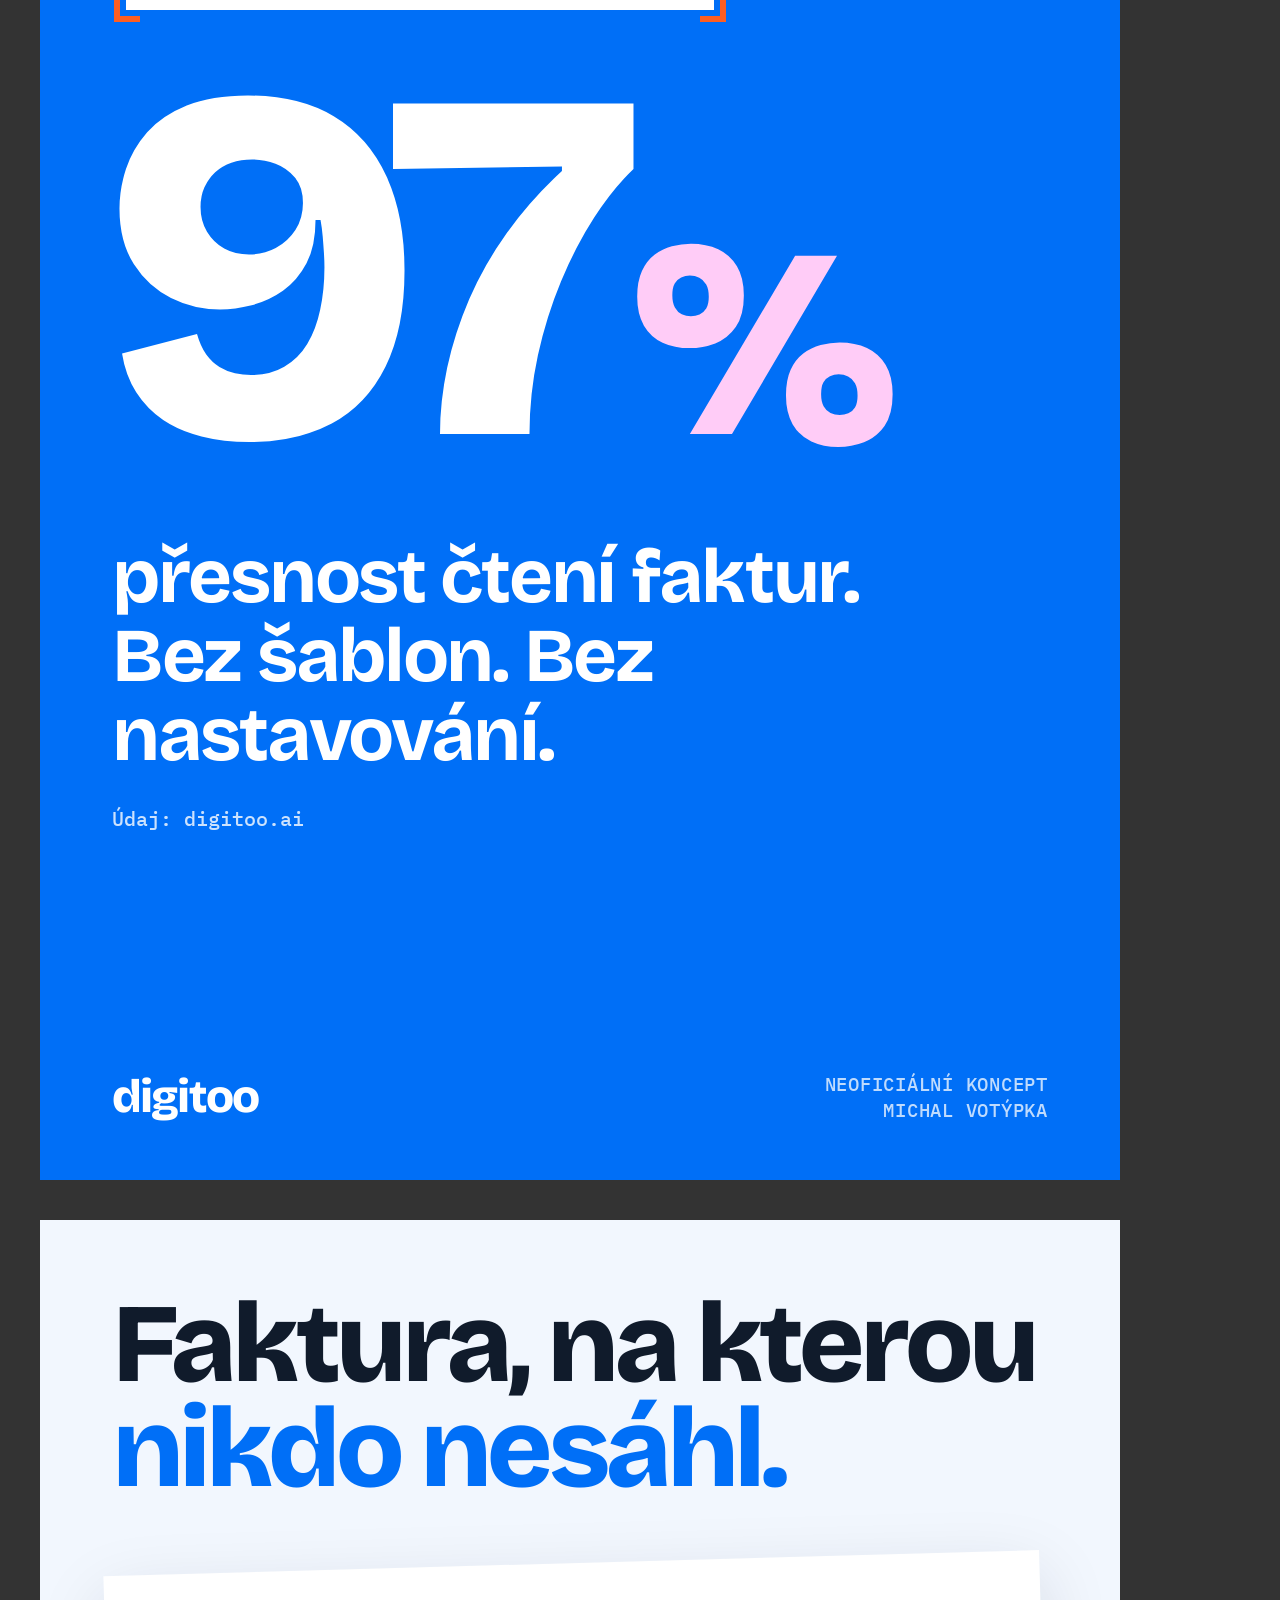
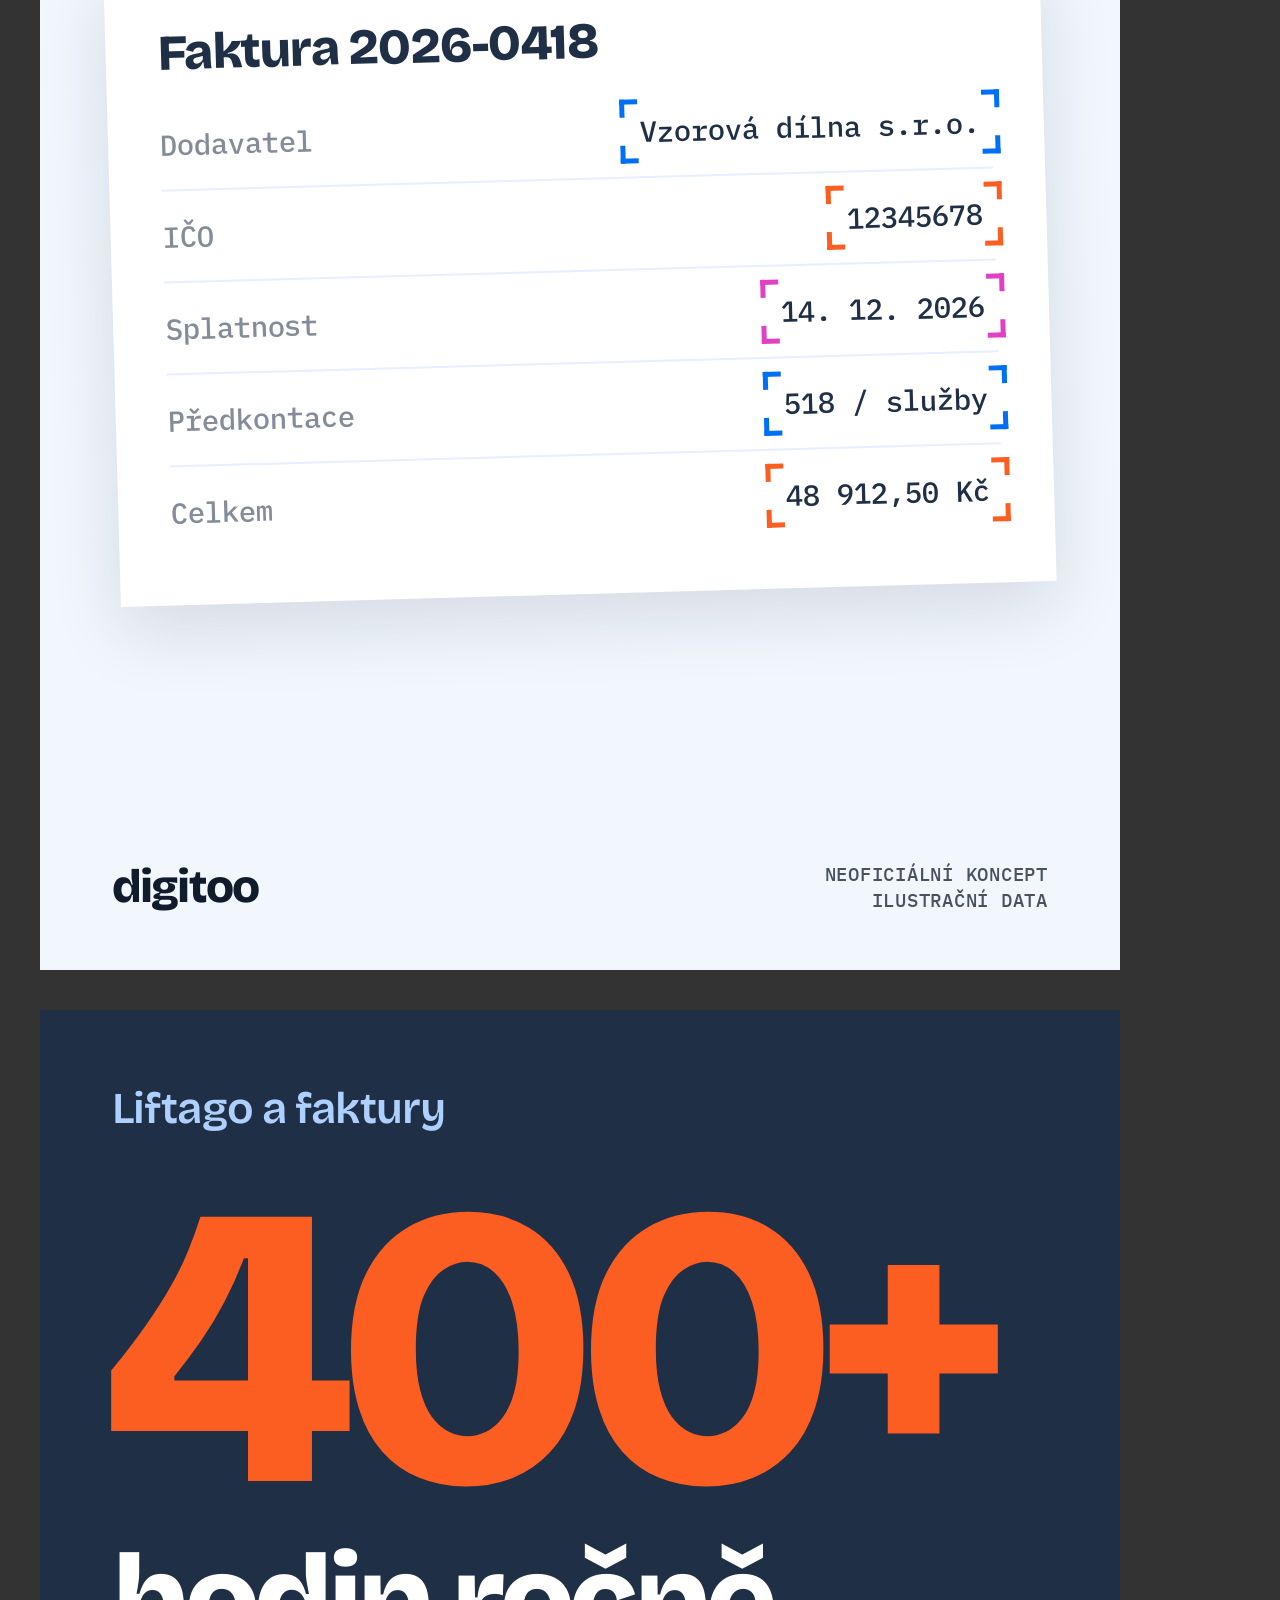
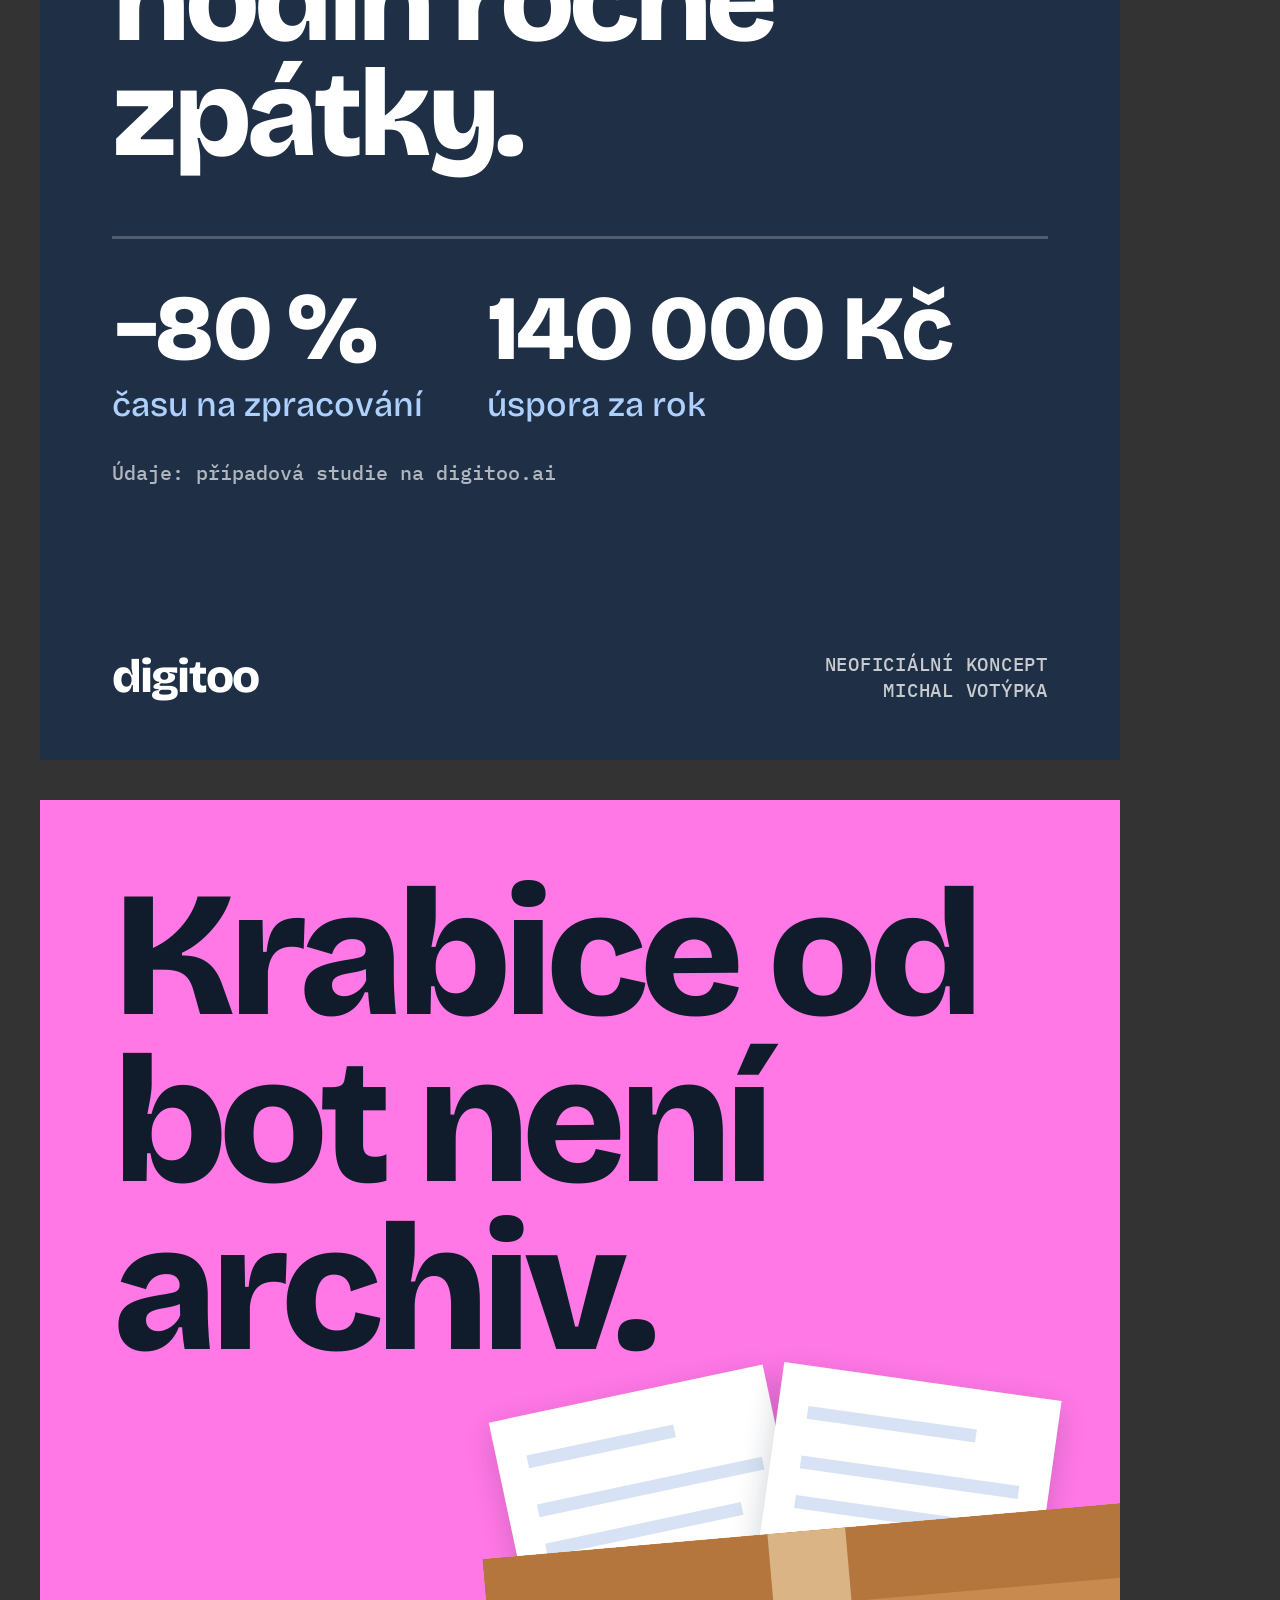
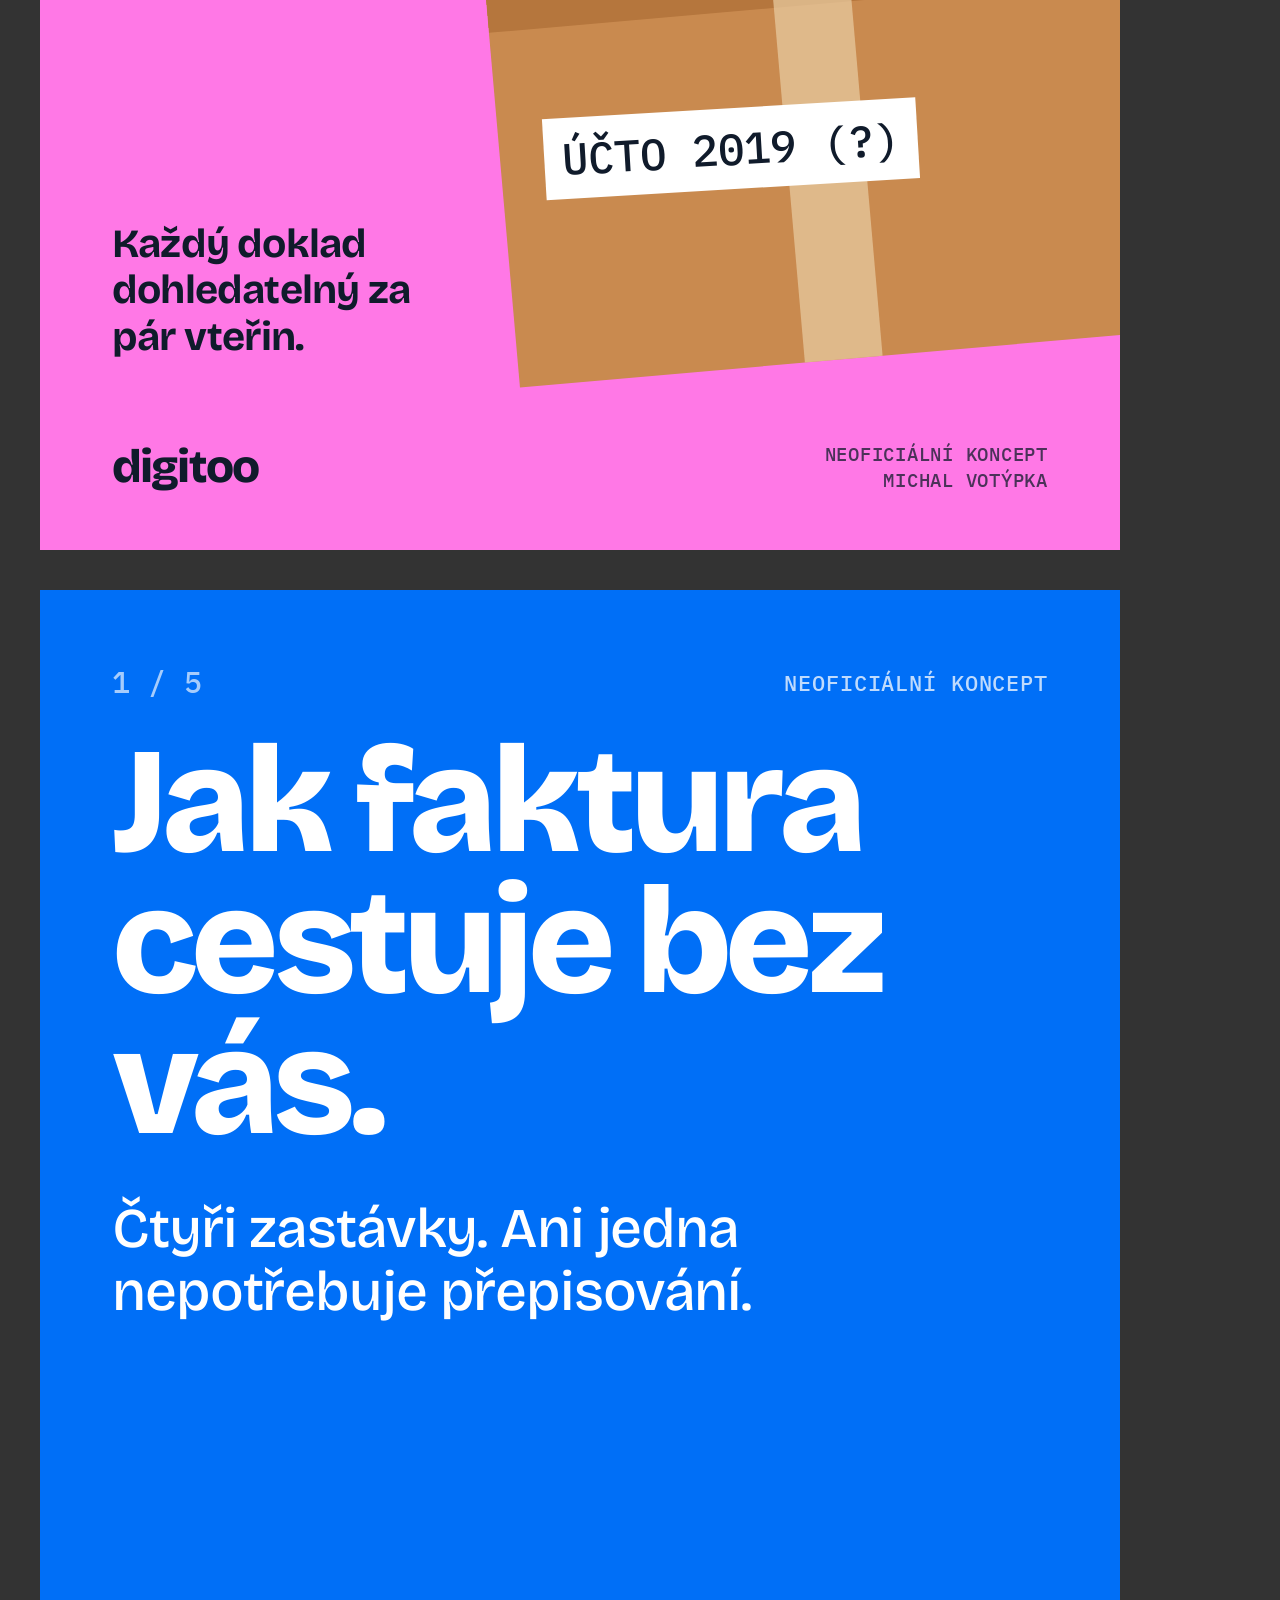
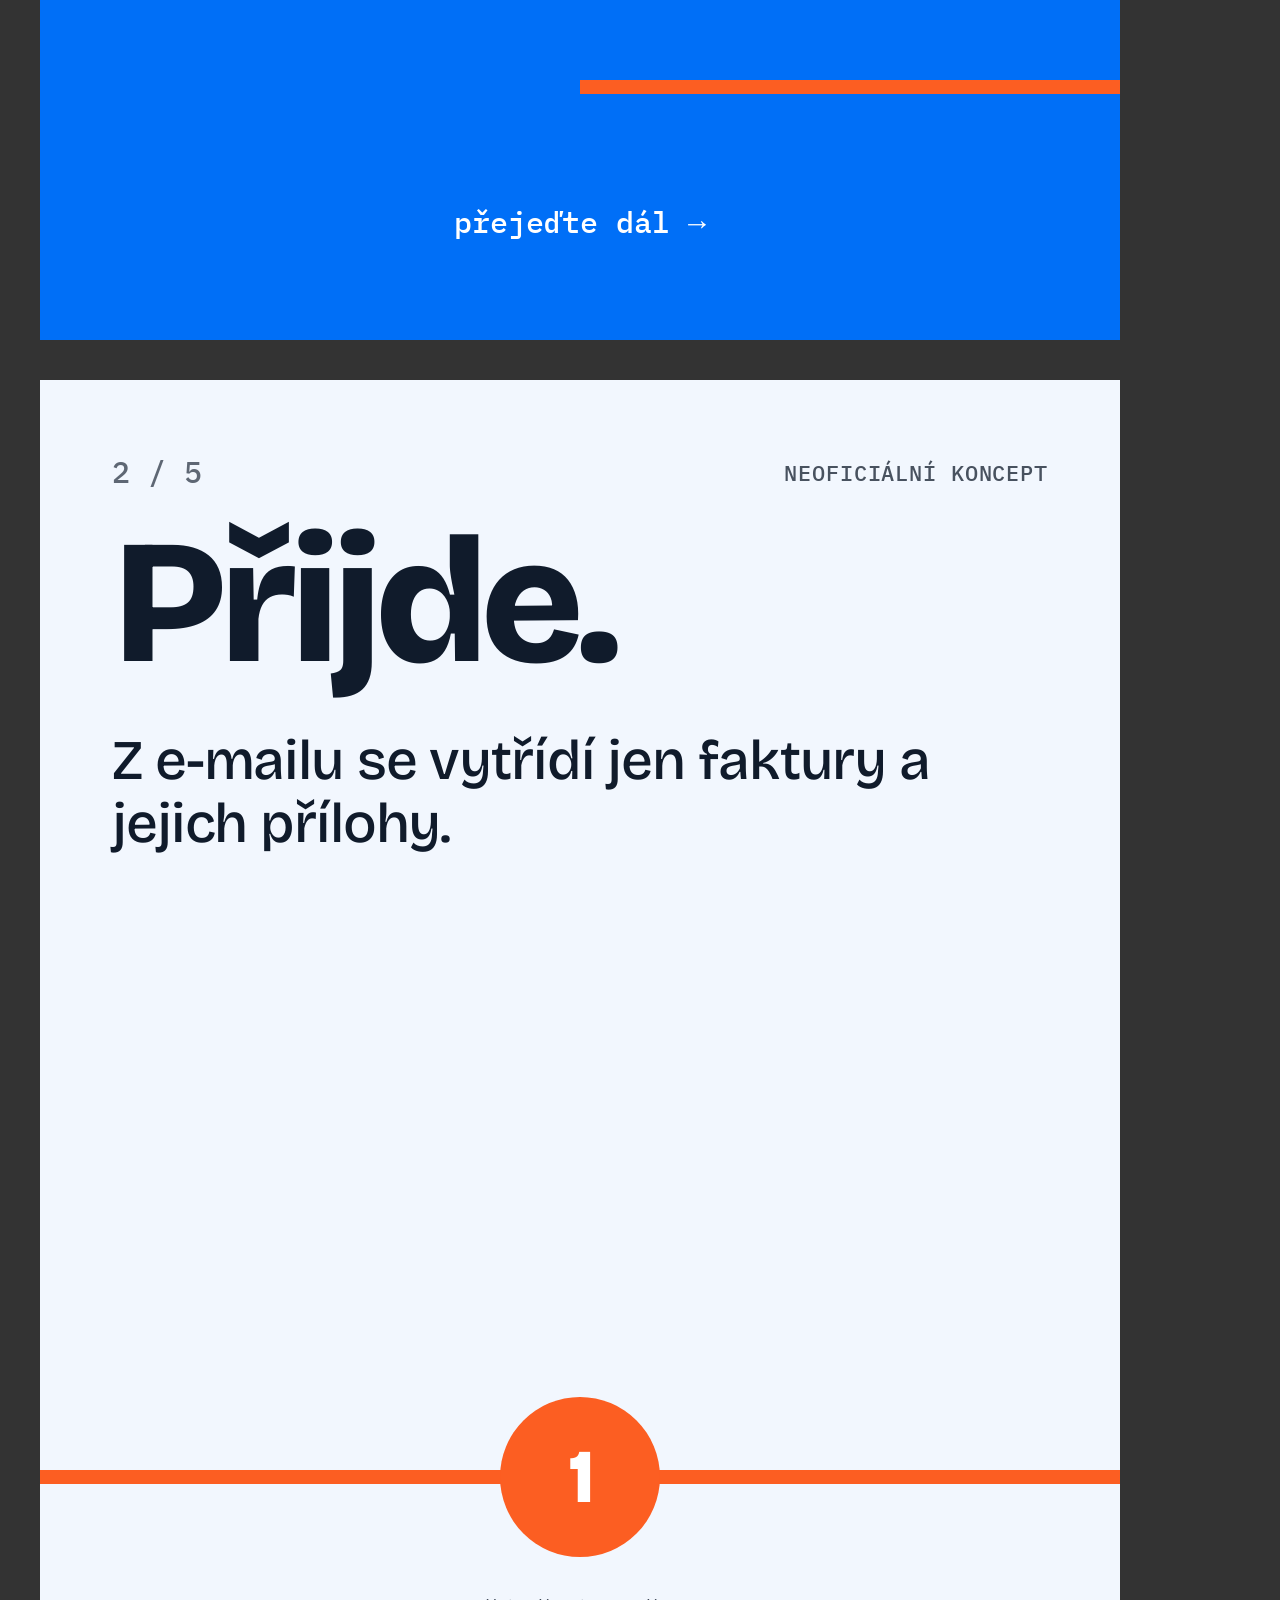
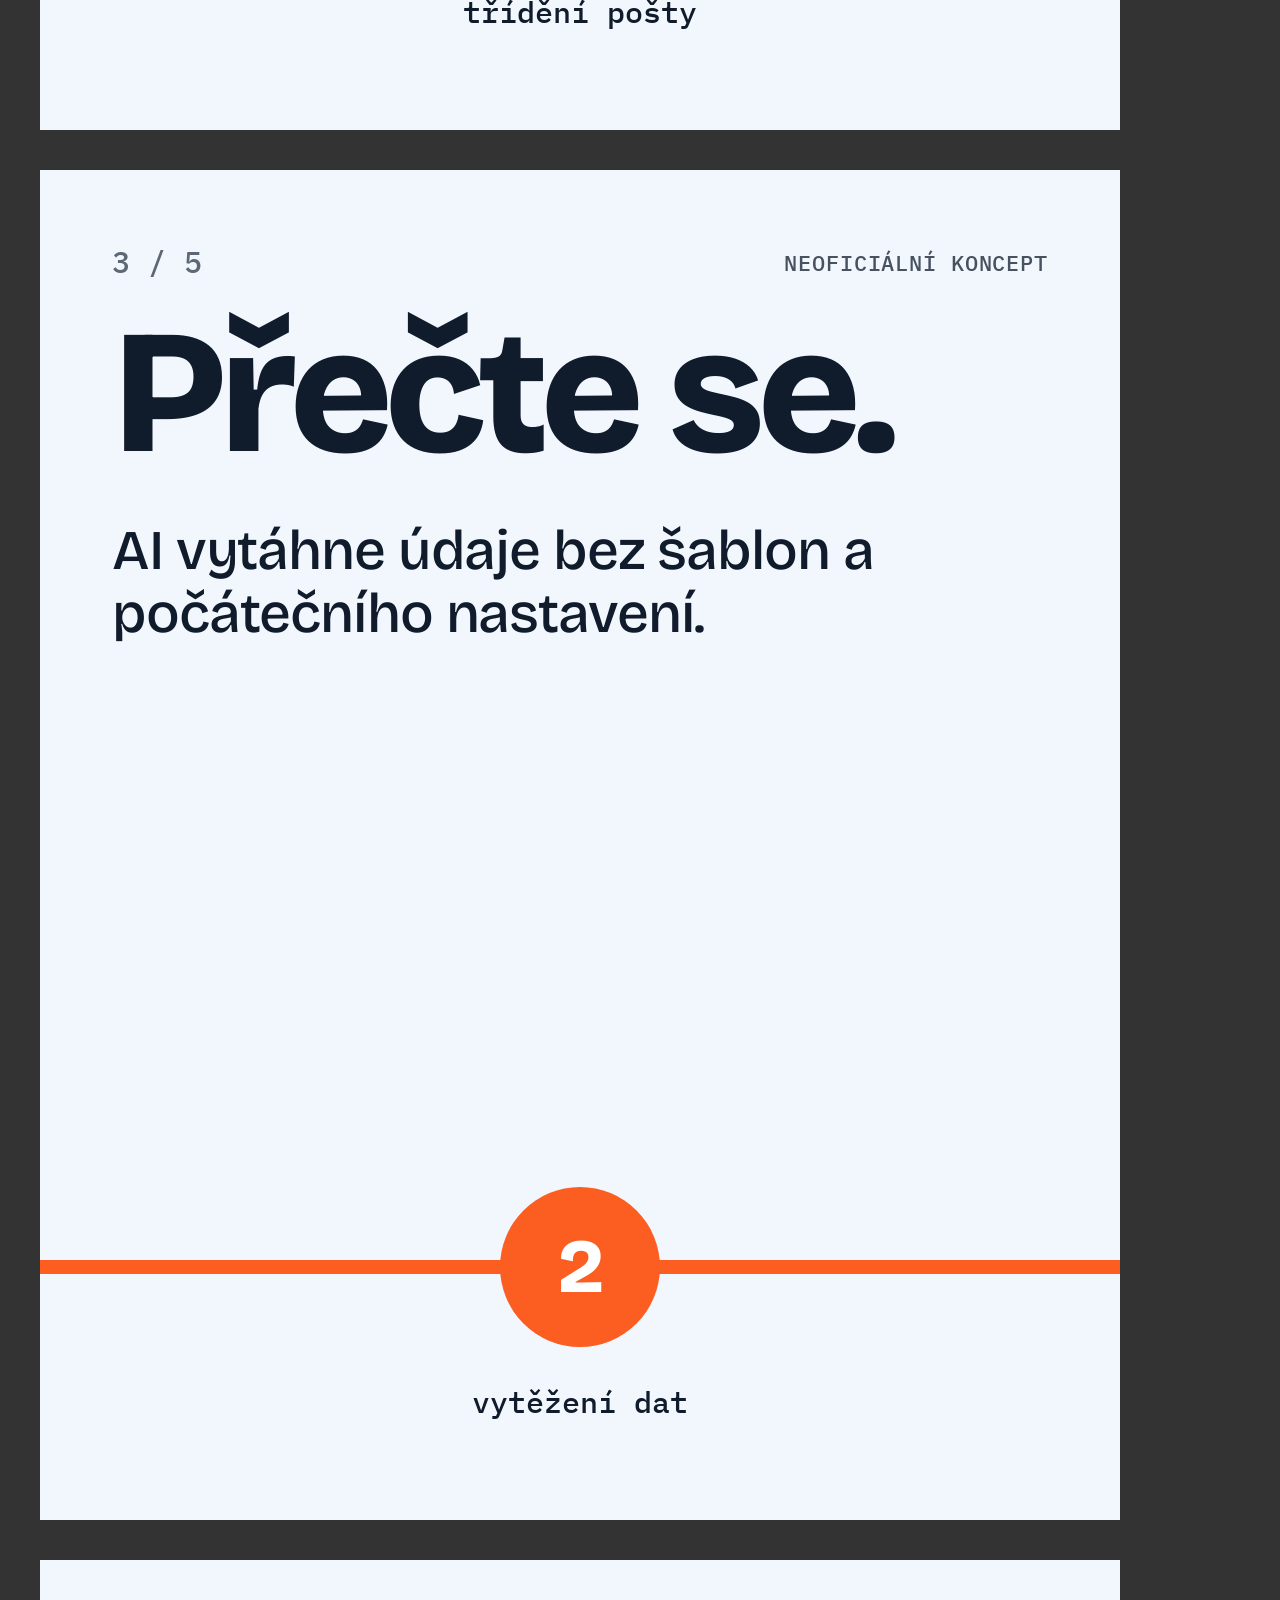
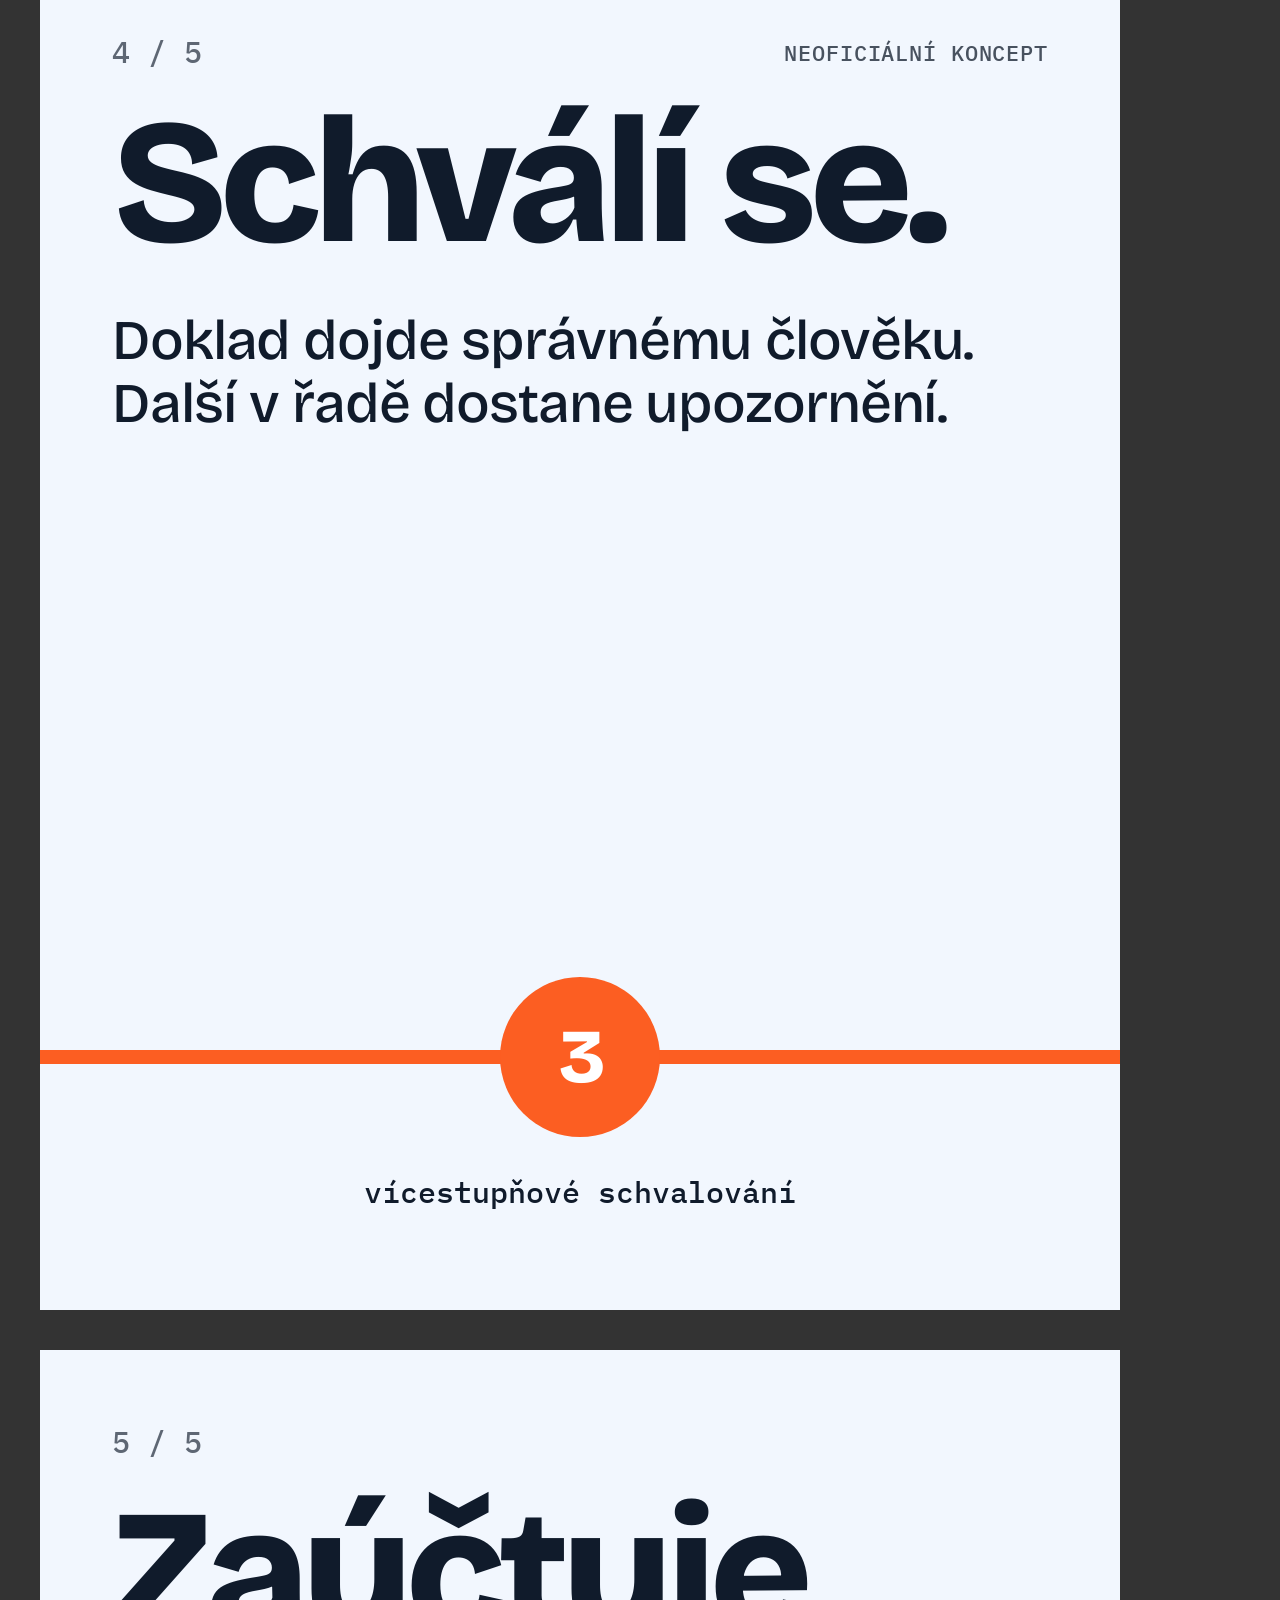
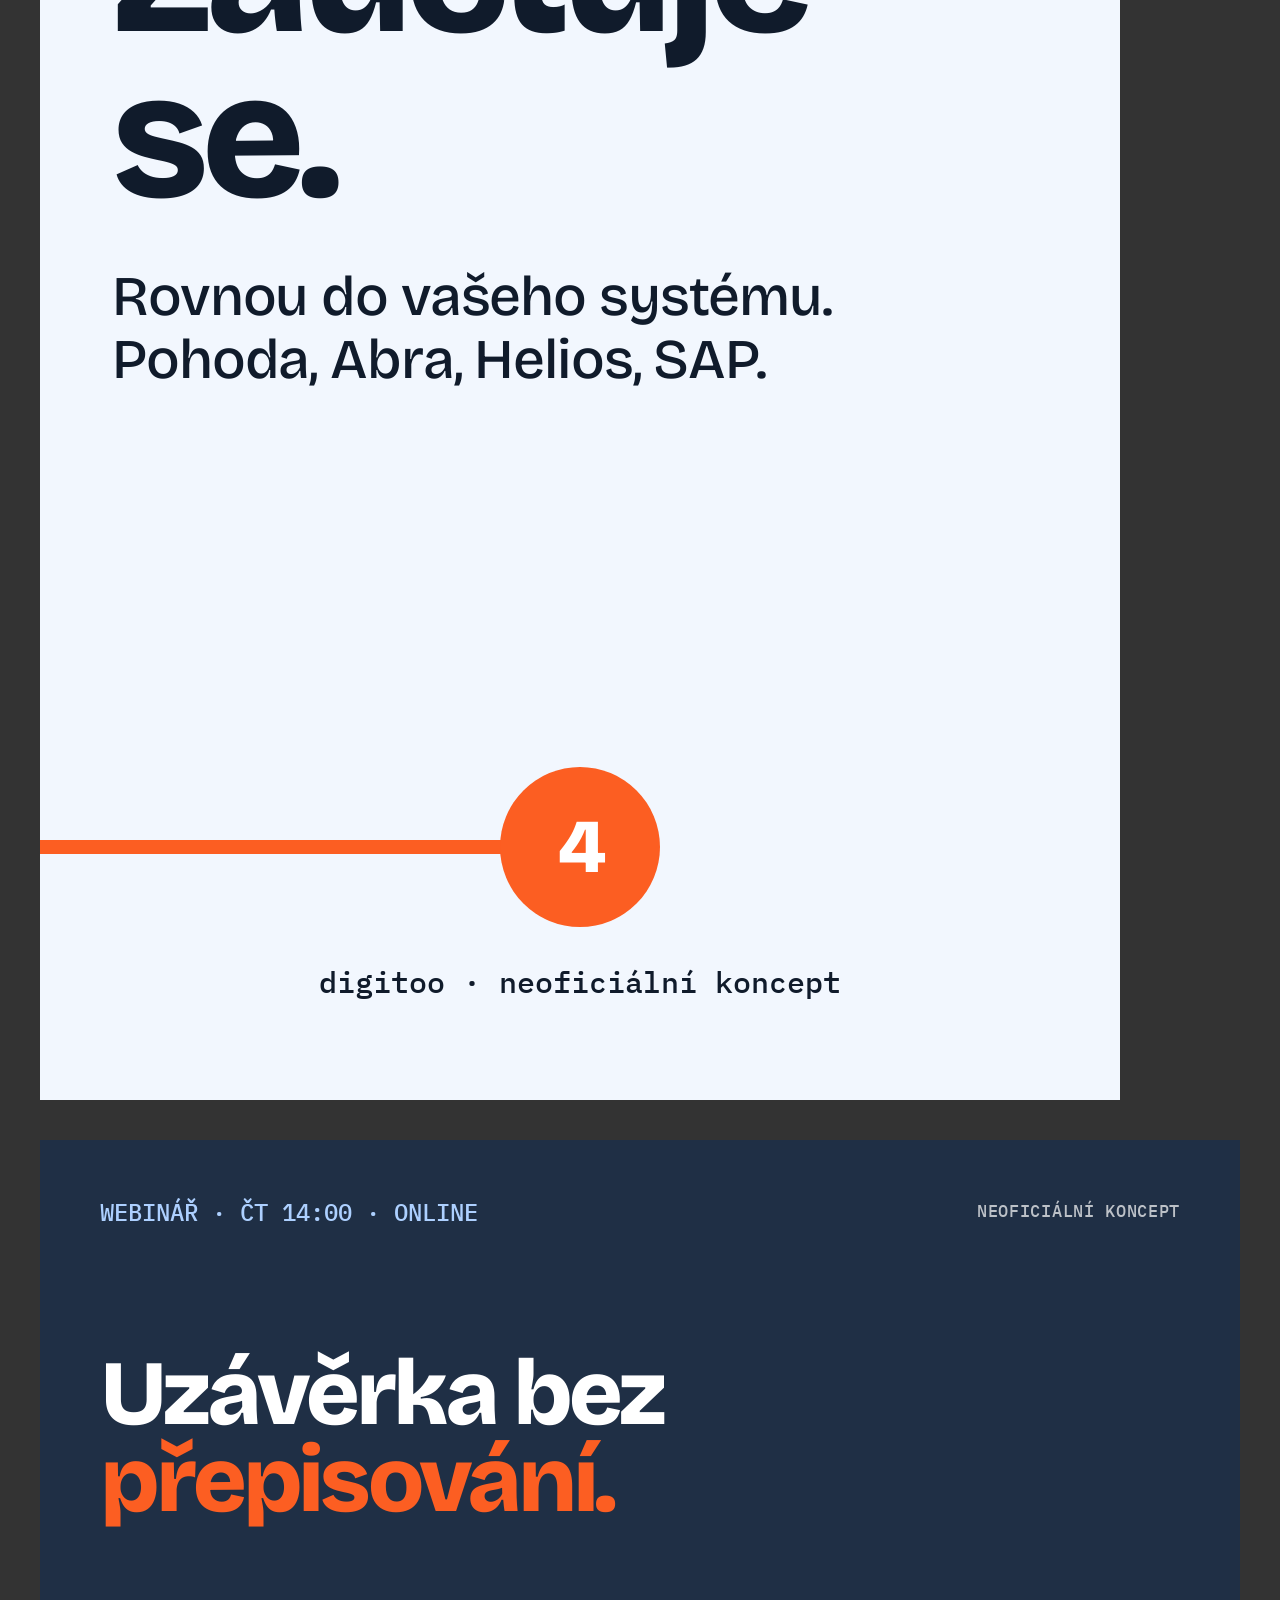
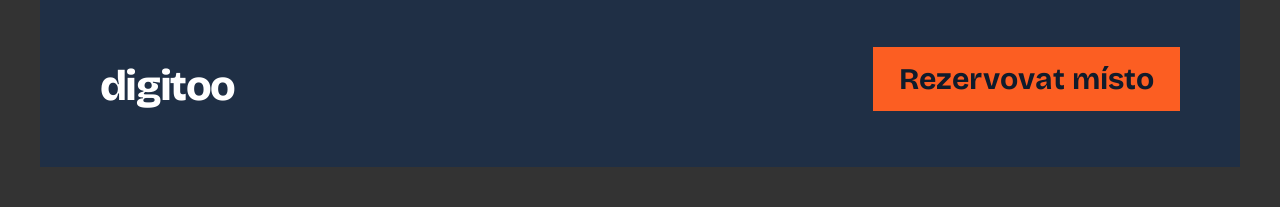
==== commit 8390bc3a: "fix: label every concept asset as unofficial Add readable labels to carousel slides 1 to 4 and the 3" ====
--- a/concept/social.html
+++ b/concept/social.html
@@ -42,6 +42,7 @@
 #p5 .sub{position:absolute;left:72px;bottom:190px;width:330px;font-weight:700;font-size:40px}
 .c{background:var(--paper)}
 .c.dark{background:var(--blue);color:#fff}
+.c .lab{position:absolute;right:72px;top:78px;font-size:22px;opacity:.75}
 .c .n{font-family:var(--mono);font-weight:500;font-size:30px;opacity:.65}
 .c h2{font-size:176px;margin-top:30px}
 .c .sub{font-size:56px;margin-top:44px;max-width:900px;line-height:1.12}
@@ -103,10 +104,10 @@
  <div class="foot"><span class="wordmark">digitoo</span><span class="spec">neoficiální koncept<br>Michal Votýpka</span></div>
 </section>
 
-<section class="ab c dark first" id="c1"><span class="n">1 / 5</span><h2 style="font-size:150px">Jak faktura cestuje bez vás.</h2><p class="sub">Čtyři zastávky. Ani jedna nepotřebuje přepisování.</p><div class="rail"></div><div class="cap" style="color:#fff">přejeďte dál →</div></section>
-<section class="ab c" id="c2"><span class="n">2 / 5</span><h2>Přijde.</h2><p class="sub">Z e-mailu se vytřídí jen faktury a jejich přílohy.</p><div class="rail"></div><div class="dot">1</div><div class="cap">třídění pošty</div></section>
-<section class="ab c" id="c3"><span class="n">3 / 5</span><h2>Přečte se.</h2><p class="sub">AI vytáhne údaje bez šablon a počátečního nastavení.</p><div class="rail"></div><div class="dot">2</div><div class="cap">vytěžení dat</div></section>
-<section class="ab c" id="c4"><span class="n">4 / 5</span><h2>Schválí se.</h2><p class="sub">Doklad dojde správnému člověku. Další v řadě dostane upozornění.</p><div class="rail"></div><div class="dot">3</div><div class="cap">vícestupňové schvalování</div></section>
+<section class="ab c dark first" id="c1"><span class="n">1 / 5</span><h2 style="font-size:150px">Jak faktura cestuje bez vás.</h2><p class="sub">Čtyři zastávky. Ani jedna nepotřebuje přepisování.</p><div class="rail"></div><div class="cap" style="color:#fff">přejeďte dál →</div><span class="lab spec">neoficiální koncept</span></section>
+<section class="ab c" id="c2"><span class="n">2 / 5</span><h2>Přijde.</h2><p class="sub">Z e-mailu se vytřídí jen faktury a jejich přílohy.</p><div class="rail"></div><div class="dot">1</div><div class="cap">třídění pošty</div><span class="lab spec">neoficiální koncept</span></section>
+<section class="ab c" id="c3"><span class="n">3 / 5</span><h2>Přečte se.</h2><p class="sub">AI vytáhne údaje bez šablon a počátečního nastavení.</p><div class="rail"></div><div class="dot">2</div><div class="cap">vytěžení dat</div><span class="lab spec">neoficiální koncept</span></section>
+<section class="ab c" id="c4"><span class="n">4 / 5</span><h2>Schválí se.</h2><p class="sub">Doklad dojde správnému člověku. Další v řadě dostane upozornění.</p><div class="rail"></div><div class="dot">3</div><div class="cap">vícestupňové schvalování</div><span class="lab spec">neoficiální koncept</span></section>
 <section class="ab c last" id="c5"><span class="n">5 / 5</span><h2>Zaúčtuje se.</h2><p class="sub">Rovnou do vašeho systému. Pohoda, Abra, Helios, SAP.</p><div class="rail"></div><div class="dot">4</div><div class="cap">digitoo · neoficiální koncept</div></section>
 
 <section class="bn" id="b1"><div class="k">WEBINÁŘ · ČT 14:00 · ONLINE</div><h2>Uzávěrka bez <em>přepisování.</em></h2><div class="row"><span class="wordmark">digitoo</span><span class="pill">Rezervovat místo</span></div><div class="spec" style="position:absolute;right:60px;top:60px">neoficiální koncept</div></section>
